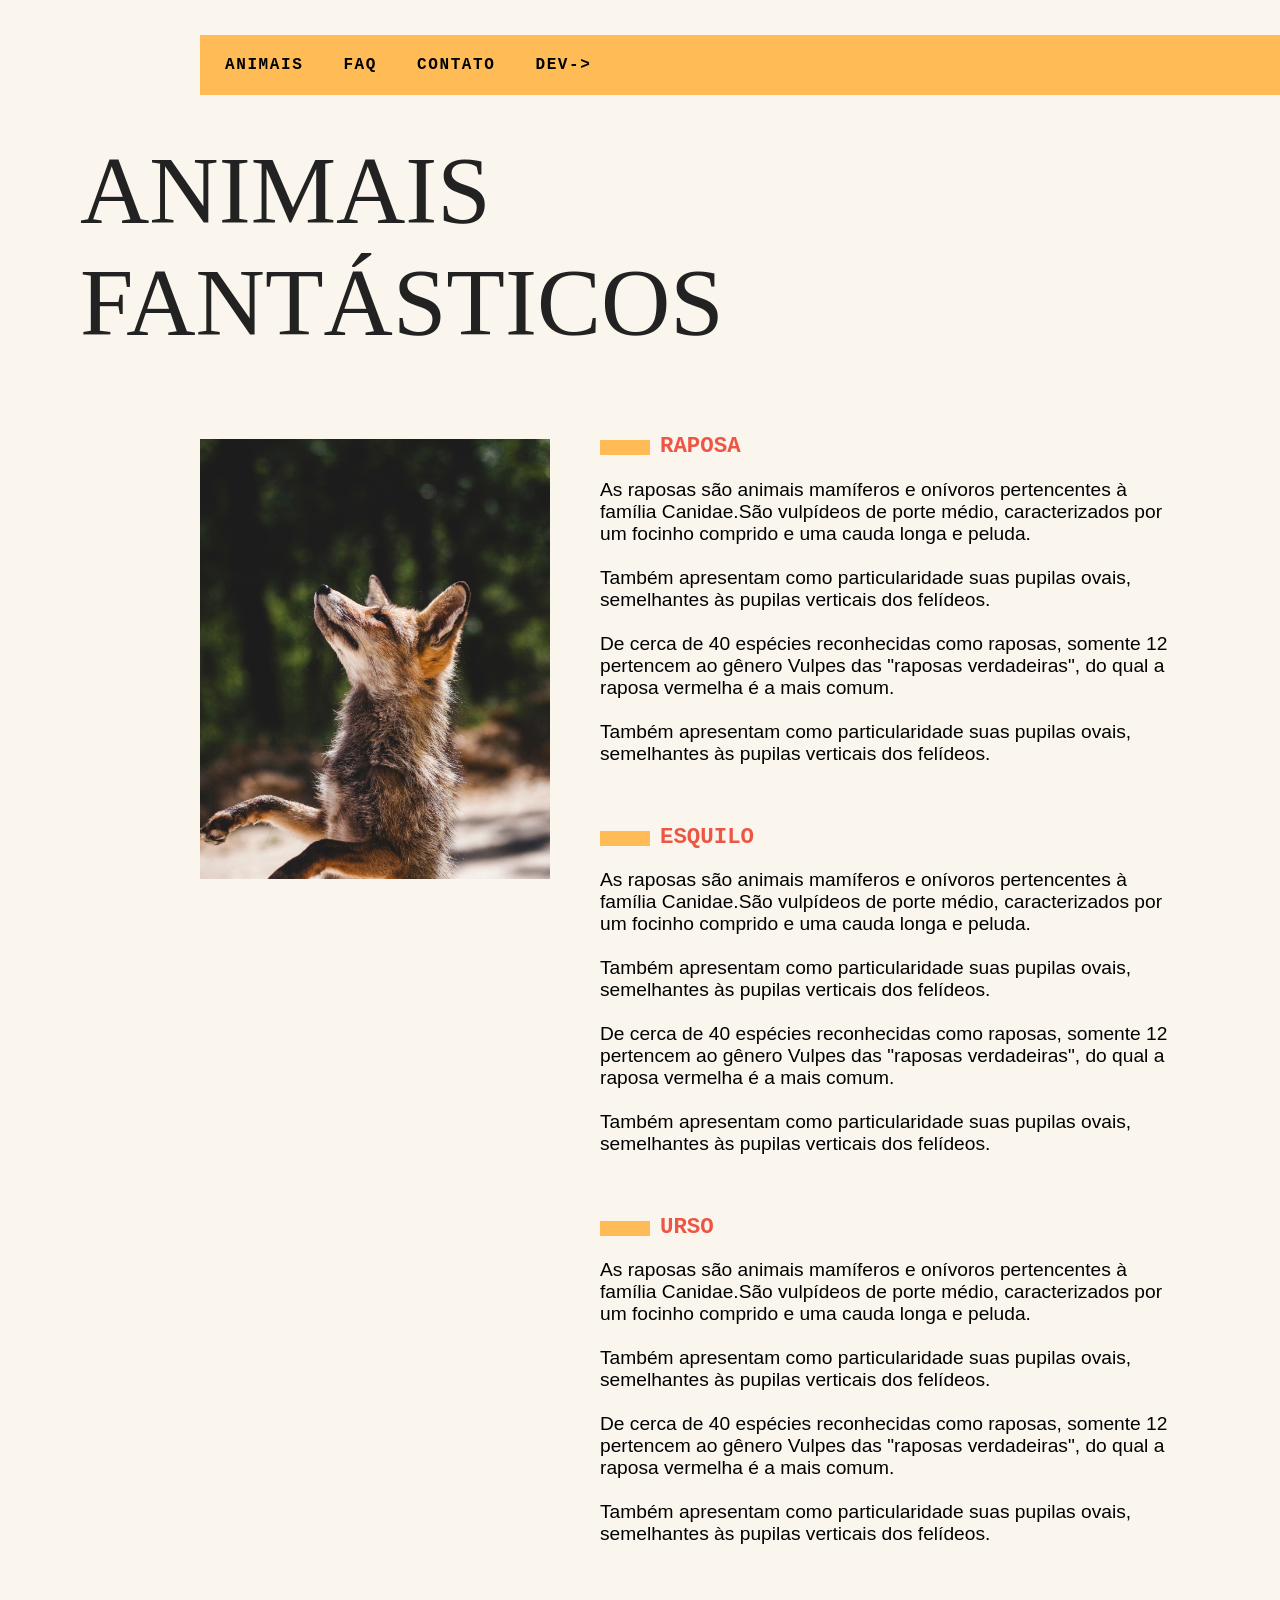
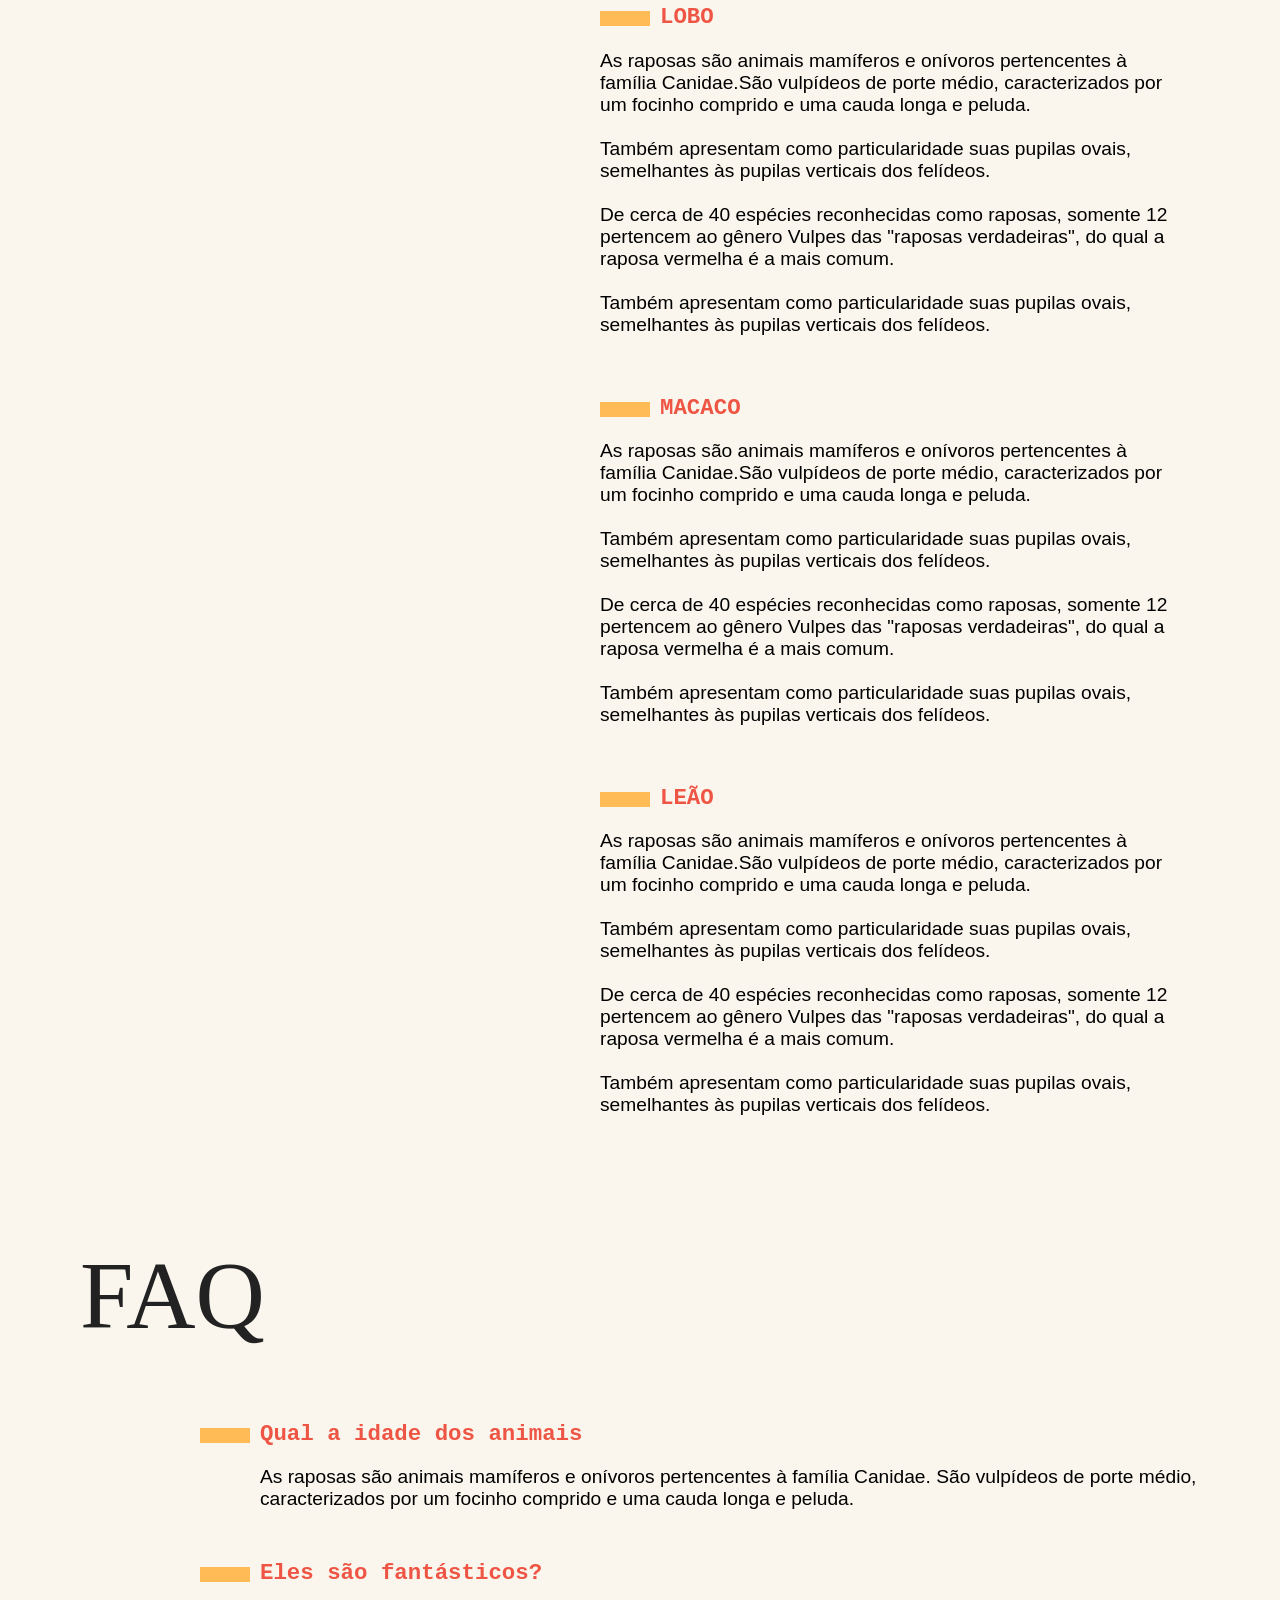
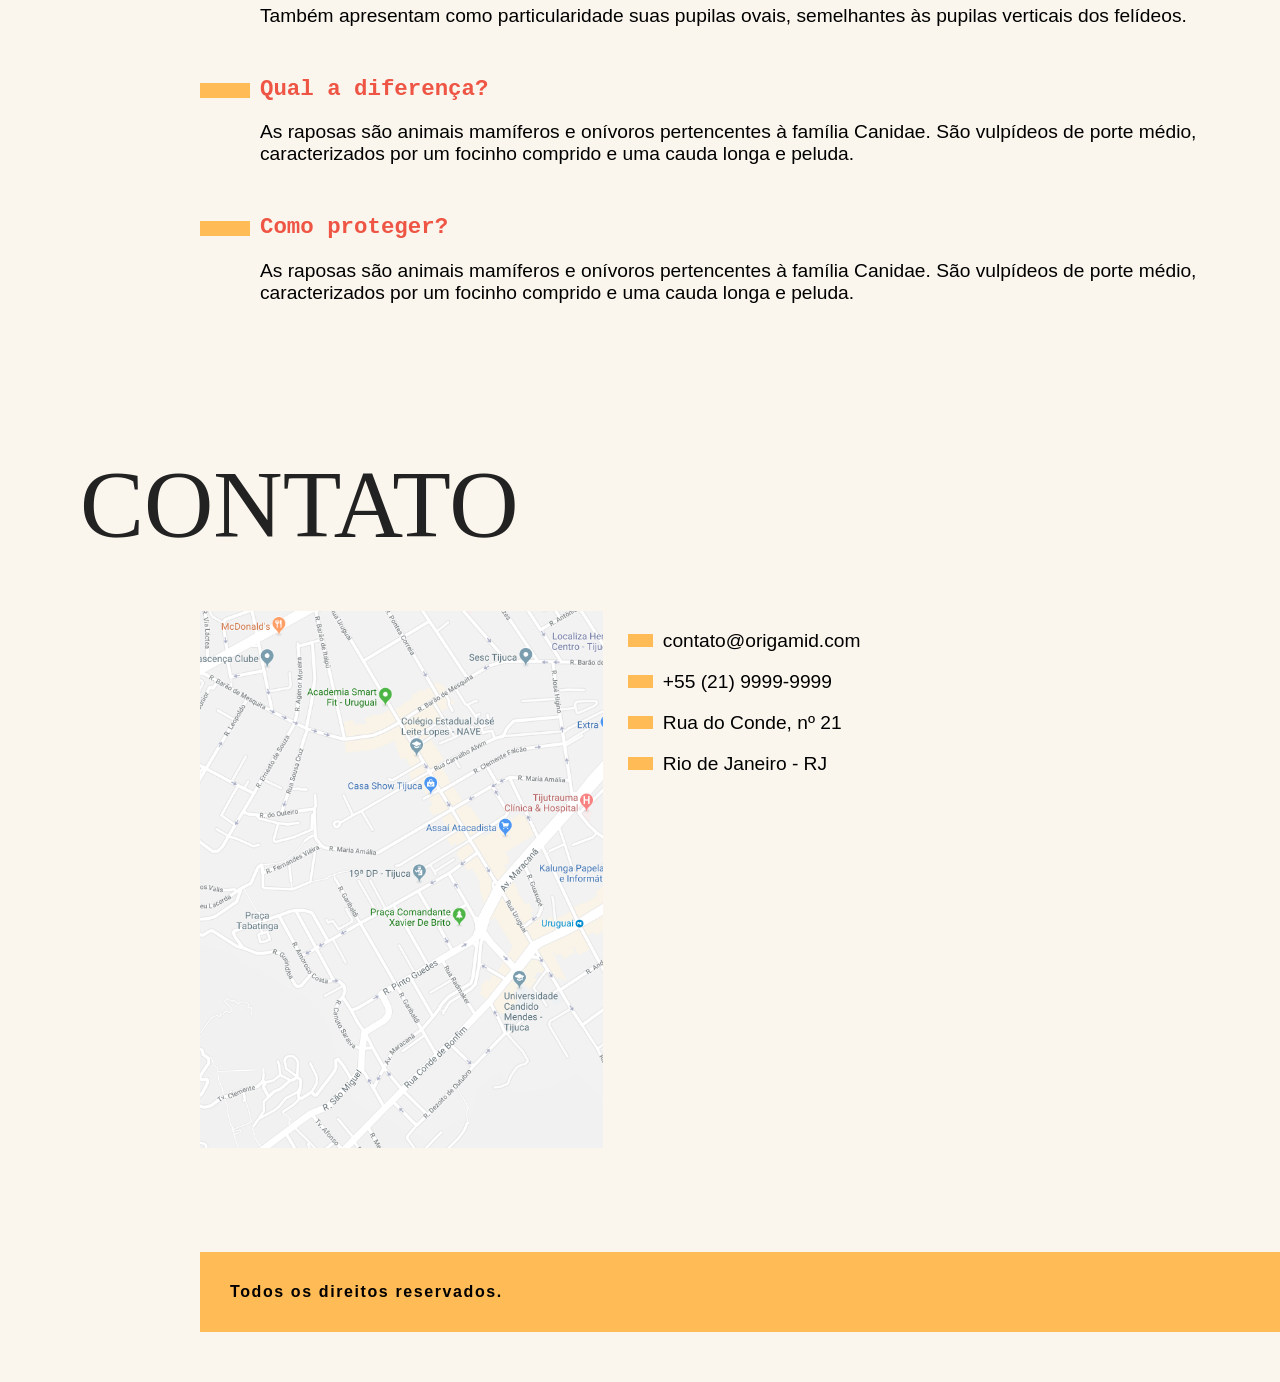
==== index.html @ 75b8d3d9 "first commit" ====
<!DOCTYPE html>
<html lang="en">
<head>
    <meta charset="UTF-8">
    <meta name="viewport" content="width=device-width, initial-scale=1.0">
    <title>Animais Fantasticos</title>
    <link rel="stylesheet" href="style.css">
</head>
<body>
    <div class="c1 bg-amarelo" >
        <div class="c11">
            <a href="#ANIMAIS"">ANIMAIS</a>
            <a href="#FAQ">FAQ</a>
            <a href="#CONTATO">CONTATO</a>
            <a href="">DEV-></a>
        </div>
    </div>
    <div class="c2">
        <h1 class="titulo c2" id="ANIMAIS">
            ANIMAIS FANTÁSTICOS
        </h1>
    </div>
    <div class="c3">
        <div class="c31">
            <ul class="lista">
                <li><img src="img/imagem1.jpg" alt="assa"></li>
                <li><img src="img/imagem2.jpg" alt=""></li>
                <li><img src="img/imagem3.jpg" alt=""></li>
                <li><img src="img/imagem4.jpg" alt=""></li>
                <li><img src="img/imagem5.jpg" alt=""></li>
                <li><img src="img/imagem6.jpg" alt=""></li>
            </ul>
        </div>
        <div class="c32">
            <div><h4 class="laranja raposat" id="teste">RAPOSA</h4><p>As raposas são animais mamíferos e onívoros
                  pertencentes à família Canidae.São vulpídeos de porte médio,
                  caracterizados por um focinho comprido e uma cauda longa e peluda. <br> <br>Também
                  apresentam como particularidade suas pupilas ovais, semelhantes às pupilas 
                  verticais dos felídeos. <br> <br> De cerca de 40 espécies reconhecidas como raposas,   
                  somente 12 pertencem ao gênero Vulpes das "raposas verdadeiras", do qual a raposa vermelha 
                  é a mais comum. <br> <br> Também apresentam como particularidade suas pupilas ovais, 
                  semelhantes às pupilas verticais dos felídeos.</p><a class="remover" onclick="remover()">Aperte para voltar a lista completa</a></div>
            <div><h4 class="laranja raposat" id="teste4">ESQUILO</h4><p>As raposas são animais mamíferos e onívoros
               pertencentes à família Canidae.São vulpídeos de porte médio,
               caracterizados por um focinho comprido e uma cauda longa e peluda. <br> <br>Também
               apresentam como particularidade suas pupilas ovais, semelhantes às pupilas 
               verticais dos felídeos. <br> <br> De cerca de 40 espécies reconhecidas como raposas,   
               somente 12 pertencem ao gênero Vulpes das "raposas verdadeiras", do qual a raposa vermelha 
               é a mais comum. <br> <br> Também apresentam como particularidade suas pupilas ovais, 
               semelhantes às pupilas verticais dos felídeos.</p><a class="remover" onclick="remover()">Aperte para voltar a lista completa</a></div>
            <div><h4 class="laranja raposat">URSO</h4><p>As raposas são animais mamíferos e onívoros
                pertencentes à família Canidae.São vulpídeos de porte médio,
                caracterizados por um focinho comprido e uma cauda longa e peluda. <br> <br>Também
                apresentam como particularidade suas pupilas ovais, semelhantes às pupilas 
                verticais dos felídeos. <br> <br> De cerca de 40 espécies reconhecidas como raposas,   
                somente 12 pertencem ao gênero Vulpes das "raposas verdadeiras", do qual a raposa vermelha 
                é a mais comum. <br> <br> Também apresentam como particularidade suas pupilas ovais, 
                semelhantes às pupilas verticais dos felídeos.</p><a class="remover" onclick="remover()">Aperte para voltar a lista completa</a></div>
            <div><h4 class="laranja raposat">LOBO</h4><p>As raposas são animais mamíferos e onívoros
               pertencentes à família Canidae.São vulpídeos de porte médio,
               caracterizados por um focinho comprido e uma cauda longa e peluda. <br> <br>Também
                apresentam como particularidade suas pupilas ovais, semelhantes às pupilas 
                verticais dos felídeos. <br> <br> De cerca de 40 espécies reconhecidas como raposas,   
                somente 12 pertencem ao gênero Vulpes das "raposas verdadeiras", do qual a raposa vermelha 
                é a mais comum. <br> <br> Também apresentam como particularidade suas pupilas ovais, 
                semelhantes às pupilas verticais dos felídeos.</p><a class="remover" onclick="remover()">Aperte para voltar a lista completa</a></div>
            <div><h4 class="laranja raposat">MACACO</h4><p>As raposas são animais mamíferos e onívoros
               pertencentes à família Canidae.São vulpídeos de porte médio,
               caracterizados por um focinho comprido e uma cauda longa e peluda. <br> <br>Também
                apresentam como particularidade suas pupilas ovais, semelhantes às pupilas 
                verticais dos felídeos. <br> <br> De cerca de 40 espécies reconhecidas como raposas,   
                somente 12 pertencem ao gênero Vulpes das "raposas verdadeiras", do qual a raposa vermelha 
                é a mais comum. <br> <br> Também apresentam como particularidade suas pupilas ovais, 
                semelhantes às pupilas verticais dos felídeos.</p><a class="remover" onclick="remover()">Aperte para voltar a lista completa</a></div>
            <div><h4 class="laranja raposat">LEÃO</h4><p>As raposas são animais mamíferos e onívoros
               pertencentes à família Canidae.São vulpídeos de porte médio,
               caracterizados por um focinho comprido e uma cauda longa e peluda. <br> <br>Também
                apresentam como particularidade suas pupilas ovais, semelhantes às pupilas 
                verticais dos felídeos. <br> <br> De cerca de 40 espécies reconhecidas como raposas,   
                somente 12 pertencem ao gênero Vulpes das "raposas verdadeiras", do qual a raposa vermelha 
                é a mais comum. <br> <br> Também apresentam como particularidade suas pupilas ovais, 
                semelhantes às pupilas verticais dos felídeos.</p><a class="remover" onclick="remover()">Aperte para voltar a lista completa</a></div>
        </div>
    </div>
        <div class="c41"><h1 class="titulo" id="FAQ">FAQ</h1></div>
        <div class="c42">
            <h3 class="laranja ">Qual a idade dos animais</h3>
            <p>As raposas são animais mamíferos e onívoros pertencentes à família Canidae.
               São vulpídeos de porte médio, caracterizados por um focinho comprido e uma cauda longa e peluda.</p>
            <h3 class="laranja ">Eles são fantásticos?</h3>
            <p>Também apresentam como particularidade suas pupilas ovais, semelhantes às pupilas verticais
               dos felídeos.</p>
            <h3 class="laranja ">Qual a diferença?</h3>
            <p>As raposas são animais mamíferos e onívoros pertencentes à família Canidae.
               São vulpídeos de porte médio, caracterizados por um focinho comprido e uma cauda longa e peluda.</p>
               <h3 class="laranja ">Como proteger?</h3>
            <p>As raposas são animais mamíferos e onívoros pertencentes à família Canidae.
               São vulpídeos de porte médio, caracterizados por um focinho comprido e uma cauda longa e peluda.</p>
        </div>
    <div class="c5">
        <h3 class="titulo" id="CONTATO">CONTATO</h3>
    </div>
    <div class="c51">
        <div><img src="img/mapa.png" alt=""></div>
        <div>
            <p>contato@origamid.com</p>
            <p>+55 (21) 9999-9999</p>
            <p>Rua do Conde, nº 21</p>
            <p>Rio de Janeiro - RJ</p>
        </div>
    </div>
    <div class="c6 bg-amarelo">
        <div class="c61">
            <p>Todos os direitos reservados.</p>
        </div>
    </div>
    <script src="script.js"></script>
</body>
</html>
---- style.css ----
p{
    font-family: Arial, Helvetica, sans-serif;
}
.bg-amarelo{
    background-color: #FFBB55;
}
.laranja{
    color: #EE5544;
    font-family: 'IBM Plex Mono', monospace;
    margin-top: 5px;
    margin-bottom: 1rem;
    position: relative;
    margin-left: 60px;
    font-weight: bold;
    font-size: 1.4rem;
    align-items: center;
    &::before{
        content: "";
        width: 50px;
        height: 15px;
        display: block;
        position: absolute;
        background-color: #FFBB55;
        left: -60px;
        top: 7px;
    }
}
.subtitulo{
    font-family: 'IBM Plex Mono', monospace;
    font-weight: bold;
}
.titulo{
    font-family: 'Playfair Display SC', georgia;
    font-size: 6rem;   
    line-height: 1;
    font-weight: 100;
    grid-column: 1/5;
    color: #222222;
    line-height: 7rem;
}
.color{
    color: blue;
    transition: 0.5s;
}
.remover{
    display: none;
    color: black;
    font-size: 1.5rem;
    font-family: Arial, Helvetica, sans-serif;
    font-weight: bolder;
    background-color: #FFBB55;
    padding: 15px;
    border-radius: 5px;
    &:hover{
        cursor:pointer
    }
}
.azul{
    color: #EE5544;
    font-family: 'IBM Plex Mono', monospace;
    margin-top: 5px;
    margin-bottom: 1rem;
    position: relative;
    margin-left: 60px;
    font-weight: bold;
    font-size: 1.4rem;
    align-items: center;
    &::before{
        content: "";
        width: 50px;
        height: 15px;
        display: block;
        position: absolute;
        background-color: #05248b;
        left: -60px;
        top: 7px;
    }
}
body{
    margin: 0px;
    padding: 0px;
    display: grid;
    grid-template-columns: 1fr 120px minmax(auto, 1000px) 1fr;
    background-color: #FAF6ED;
}
a{
    text-decoration: none;
    color: black;
}
.c1{
    grid-row: 1;
    grid-column: 3/5;
    margin-top: 35px;
    height: 60px;
    display: flex;
    justify-items: center;
}
.c11{
    align-items: center;
    padding-left: 15px;
    display: flex;
    gap: 20px;
    font-family: 'IBM Plex Mono', monospace;
    font-weight: bold;
    font-size: 1rem;
    letter-spacing: .1em;
    color: white;
}
.c11 a{
    padding: 10px;
}
.c2{
    grid-row: 2;
    grid-column: 2/3;
    margin-top: 20px;
}
.c3{
    grid-row: 3;
    grid-column: 3/4;
    display: grid;
    grid-template-columns: 350px 2fr;
    
}
.lista{
    padding-left: 0px;
    overflow-y: scroll;
    list-style: none;
    height: 440px;
    &::-webkit-scrollbar{
        width: 20px;
        height: 60px;
    }
    &::-webkit-scrollbar-thumb{
        background-color: #FFBB55;
        border-left: 4px solid white;
        border-right: 4px solid white;
    }
}
.lista li{
    margin: 0px;
    padding: 0px;
    margin-bottom: -4px;
}
.c31 img{
    max-width: 100%;

}
.c32{
    margin-top: 5px;
    margin-left: 50px;
}
.animacao{
    animation: 
    typing2 0.5s steps(140, end),
    blink-caret .5s step-end infinite;;
}
@keyframes typing2 {
    from { margin-left: -40px; opacity: 0%;}
    to { margin-left: 0px; opacity: 100%;}
}
.c32{
    animation: 
        typing 0.5s steps(140, end),
        blink-caret .5s step-end infinite;
}
@keyframes typing {
    from { margin-left: 10px; opacity: 0%;}
    to { margin-left: 50px; opacity: 100%;}
  }
.c32 p{
    padding-right: 20px;
    font-size: 1.2rem;
    padding-bottom: 40px;
}
.c41{
    grid-row: 4;
    grid-column: 2/3;
}
.c42{
    grid-row: 5;
    grid-column: 3/4;

}
.c42 p{
    font-size: 1.2rem;
    font-family: Arial, Helvetica, sans-serif;
    padding-left: 60px;
    padding-bottom: 30px;
}
.c5{
    grid-row: 6;
    grid-column: 2/3;
}
.c5 h3{
    margin-bottom: 50px;
}
.c51{
    grid-row: 7;
    grid-column: 3/4;
    display: grid;
    grid-template-columns: 1.5fr 2fr;
    gap: 60px;
}
img{
    max-width: 100%;
}
.c51 p{
    font-family: Arial, Helvetica, sans-serif;
    font-size: 1.2rem;
    position: relative;
    &::before{
        content: "";
        background-color: #FFBB55;
        width: 25px;
        height: 13px;
        display: inline-block;
        position: absolute;
        left: -35px;
        top: 4px;
    }
}
.c6{
    grid-row: 8;
    grid-column: 3/5;
    margin-top: 35px;
    height: 80px;
    display: flex;
    justify-items: center;
    margin-bottom: 50px;
    margin-top: 100px;
}

.c61{
    align-items: center;

    padding-left: 30px;
    display: flex;
    gap: 20px;
    font-family: 'IBM Plex Mono', monospace;
    font-weight: bolder;
    font-size: 1rem;
    letter-spacing: .1em;
    color: black;
}
@media (max-width: 900px){
    p{
        font-family: Arial, Helvetica, sans-serif;
    }
    .bg-amarelo{
        background-color: #FFBB55;
    }
    .laranja{
        color: #EE5544;
        font-family: 'IBM Plex Mono', monospace;
        margin-top: 5px;
        margin-bottom: 1rem;
        position: relative;
        margin-left: 60px;
        font-weight: bold;
        font-size: 1.4rem;
        align-items: center;
        &::before{
            content: "";
            width: 50px;
            height: 15px;
            display: block;
            position: absolute;
            background-color: #FFBB55;
            left: -60px;
            top: 7px;
        }
    }
    .subtitulo{
        font-family: 'IBM Plex Mono', monospace;
        font-weight: bold;
    }
    .titulo{
        font-family: 'Playfair Display SC', georgia;
        font-size: 3.5rem;   
        font-weight: 100;
        grid-column: 1;
        color: #222222;
        line-height: 4rem;
        margin-bottom: 0px;
    }
    body{
        margin: 0px;
        margin-left: 20px;
        padding: 0px;
        display: grid;
        grid-template-columns: 1fr;
        background-color: #FAF6ED;
    }
    a{
        text-decoration: none;
        color: black;
    }
    .c1{
        grid-row: 1;
        grid-column: 1;
        margin-top: 0px;
        height: 70px;
        display: flex;
        margin-left: -20px;
        justify-items: center;
    }
    .c11{
        align-items: center;
        padding-left: 15px;
        display: flex;
        
        gap: 20px;
        font-family: 'IBM Plex Mono', monospace;
        font-weight: bold;
        font-size: 1.2rem;
        letter-spacing: .1em;
        color: white;
    }
    .c11 a{
        padding: 10px;
    }
    .c2{
        grid-row: 2;
        grid-column: 1;
        margin-top: 20px;
    }
    .c3{
        grid-row: 3;
        grid-column: 1;
        display: grid;
        grid-template-columns: 120px 2fr;
        gap: 50px;
        
        
    }
    .lista{
        padding-left: 0px;
        overflow-y: scroll;
        list-style: none;
        height: 440px;
        &::-webkit-scrollbar{
            width: 20px;
            height: 60px;
        }
        &::-webkit-scrollbar-thumb{
            background-color: #FFBB55;
            border-left: 4px solid white;
            border-right: 4px solid white;
        }
    }
    .lista li{
        margin: 0px;
        padding: 0px;
        margin-bottom: -4px;
    }
    .c31 img{
        max-width: 100%;
    
    }
    .c32 p{
        padding-right: 20px;
        font-size: 1.2rem;
        padding-bottom: 40px;
    }
    .c41{
        grid-row: 4;
        grid-column: 1;
        padding-bottom: 40px;
    }
    .c42{
        grid-row: 5;
        grid-column: 1;
    
    }
    .c42 p{
        font-size: 1.2rem;
        font-family: Arial, Helvetica, sans-serif;
        padding-left: 60px;
        padding-bottom: 30px;
    }
    .c5{
        grid-row: 6;
        grid-column: 1;
    }
    .c5 h3{
        margin-bottom: 0px;
    }
    .c51{
        grid-row: 7;
        grid-column: 1;
        display: grid;
        grid-template-columns: 1fr;
        margin-right: 20px;
        gap: 0px;
    }
    img{
        max-width: 100%;
    }
    .c51 p{
        font-family: Arial, Helvetica, sans-serif;
        font-size: 1.2rem;
        position: relative;
        margin-left: 35px;
        &::before{
            content: "";
            background-color: #FFBB55;
            width: 25px;
            height: 13px;
            display: inline-block;
            position: absolute;
            left: -35px;
            top: 4px;
        }
    }
    .c6{
        grid-row: 8;
        grid-column: 1;
        margin-top: 35px;
        height: 80px;
        margin-left: -20px;
        display: flex;
        justify-items: center;
        margin-bottom: 50px;
        margin-top: 100px;
    }
    
    .c61{
        align-items: center;
    
        padding-left: 30px;
        display: flex;
        gap: 20px;
        font-family: 'IBM Plex Mono', monospace;
        font-weight: bolder;
        font-size: 1rem;
        letter-spacing: .1em;
        color: black;
    }
}
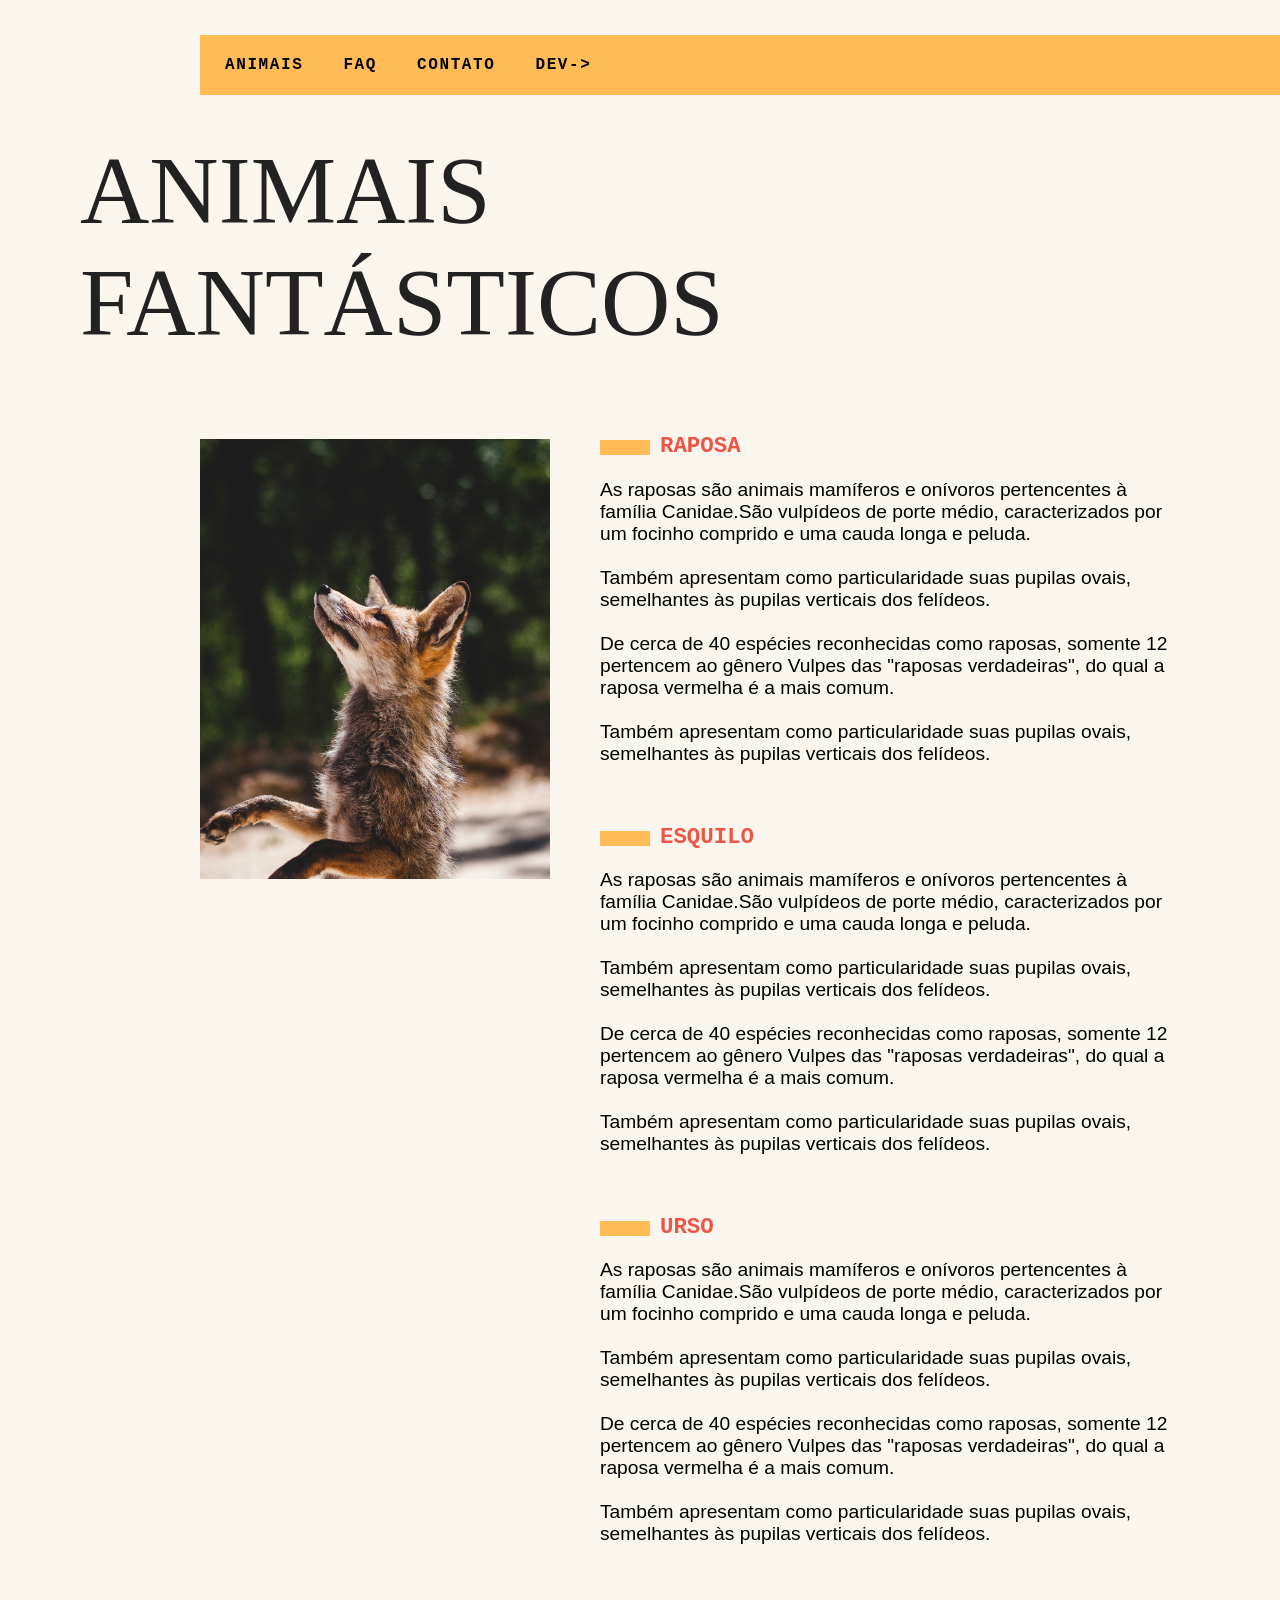
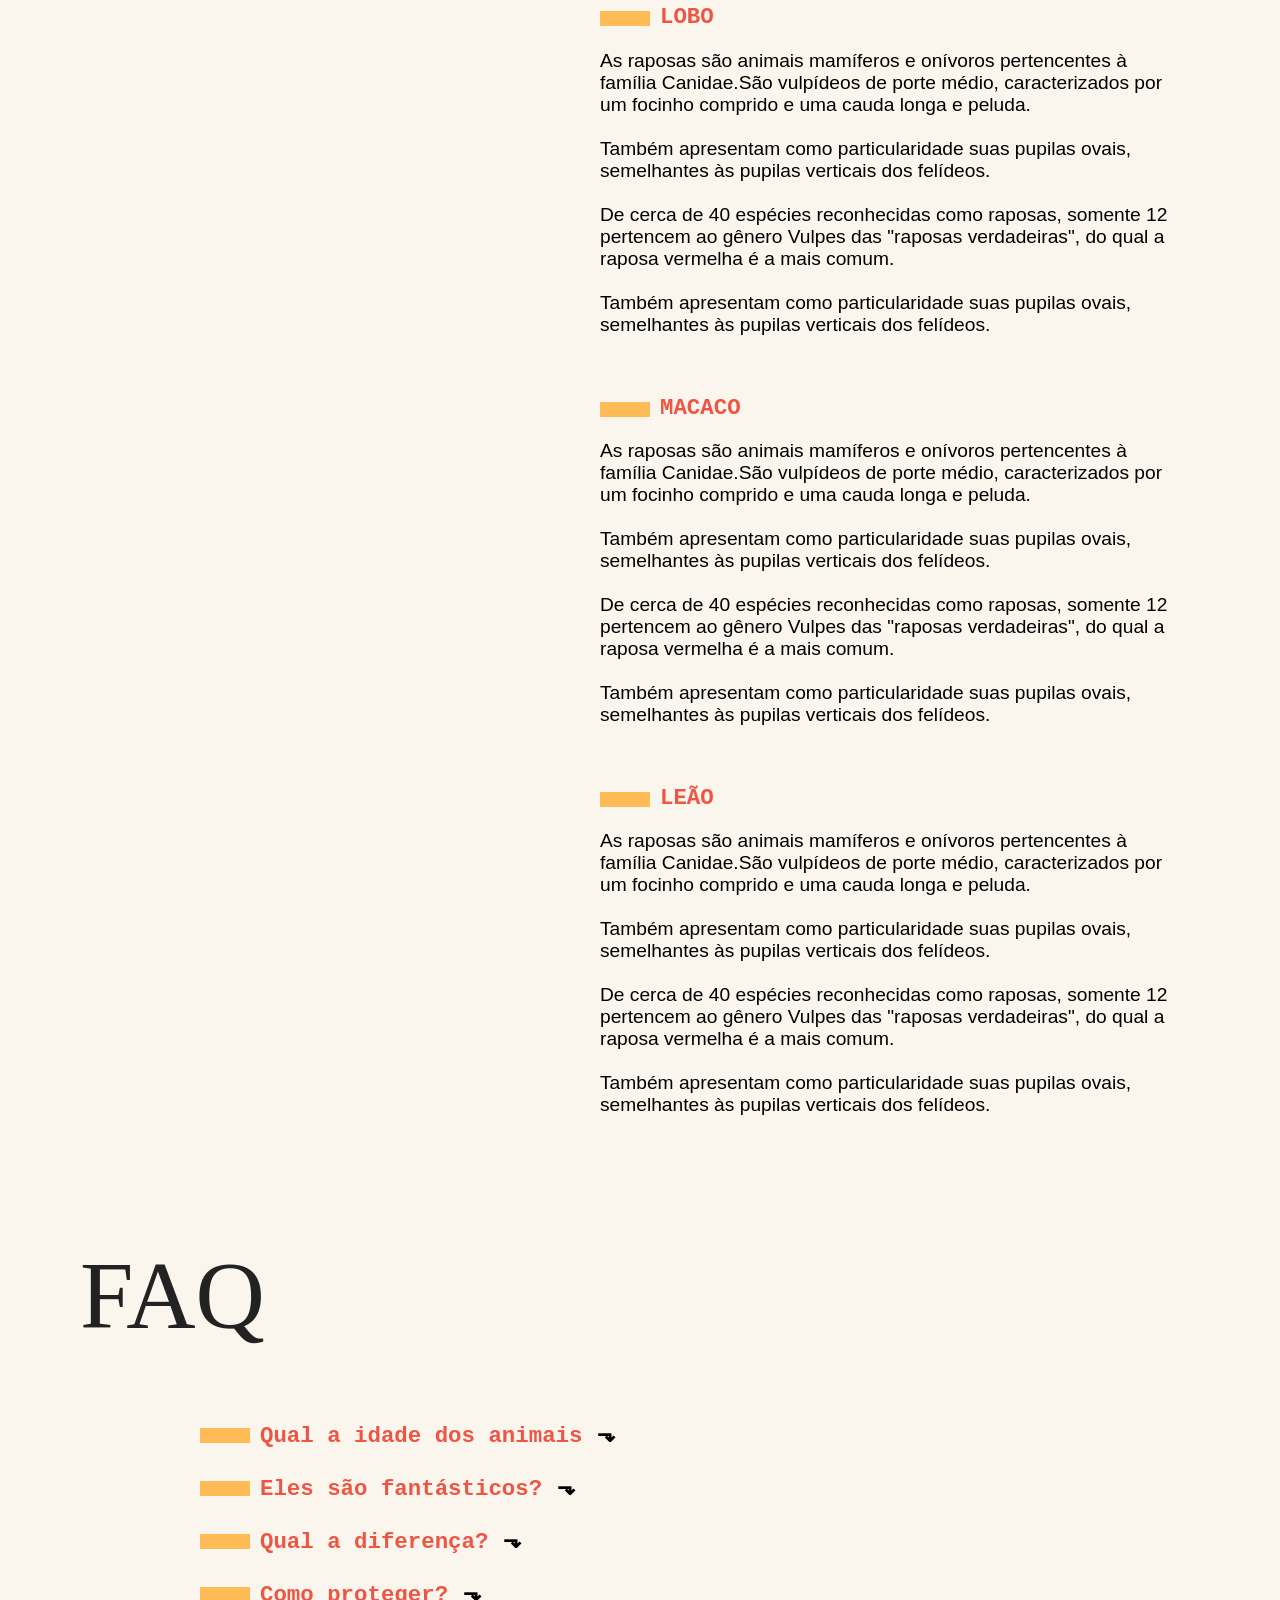
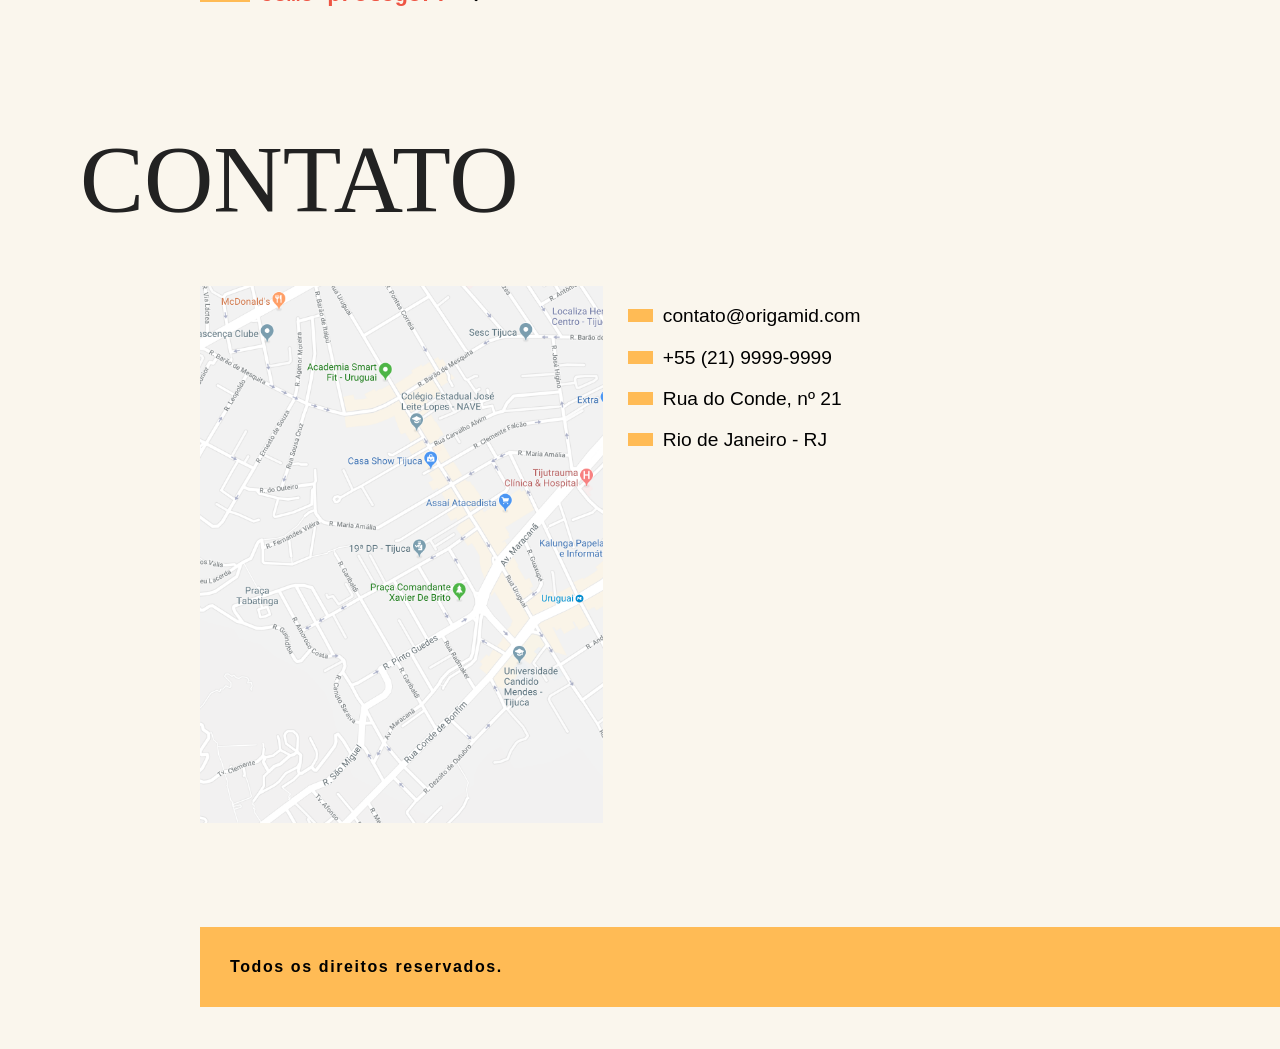
==== commit 45458d4c: "teste" ====
--- a/index.html
+++ b/index.html
@@ -15,12 +15,12 @@
             <a href="">DEV-></a>
         </div>
     </div>
-    <div class="c2">
+    <div class="c2 scroll">
         <h1 class="titulo c2" id="ANIMAIS">
             ANIMAIS FANTÁSTICOS
         </h1>
     </div>
-    <div class="c3">
+    <div class="c3 scroll">
         <div class="c31">
             <ul class="lista">
                 <li><img src="img/imagem1.jpg" alt="assa"></li>
@@ -82,25 +82,25 @@
                 semelhantes às pupilas verticais dos felídeos.</p><a class="remover" onclick="remover()">Aperte para voltar a lista completa</a></div>
         </div>
     </div>
-        <div class="c41"><h1 class="titulo" id="FAQ">FAQ</h1></div>
-        <div class="c42">
-            <h3 class="laranja ">Qual a idade dos animais</h3>
-            <p>As raposas são animais mamíferos e onívoros pertencentes à família Canidae.
+        <div class="c41 scroll"><h1 class="titulo" id="FAQ">FAQ</h1></div>
+        <div class="c42 scroll">
+            <h3 class="laranja">Qual a idade dos animais</h3>
+                <p >As raposas são animais mamíferos e onívoros pertencentes à família Canidae.
                São vulpídeos de porte médio, caracterizados por um focinho comprido e uma cauda longa e peluda.</p>
-            <h3 class="laranja ">Eles são fantásticos?</h3>
-            <p>Também apresentam como particularidade suas pupilas ovais, semelhantes às pupilas verticais
+            <h3 class="laranja">Eles são fantásticos?</h3>
+                <p>Também apresentam como particularidade suas pupilas ovais, semelhantes às pupilas verticais
                dos felídeos.</p>
-            <h3 class="laranja ">Qual a diferença?</h3>
-            <p>As raposas são animais mamíferos e onívoros pertencentes à família Canidae.
+            <h3 class="laranja">Qual a diferença?</h3>
+                <p >As raposas são animais mamíferos e onívoros pertencentes à família Canidae.
                São vulpídeos de porte médio, caracterizados por um focinho comprido e uma cauda longa e peluda.</p>
-               <h3 class="laranja ">Como proteger?</h3>
-            <p>As raposas são animais mamíferos e onívoros pertencentes à família Canidae.
+            <h3 class="laranja">Como proteger?</h3>
+                <p >As raposas são animais mamíferos e onívoros pertencentes à família Canidae.
                São vulpídeos de porte médio, caracterizados por um focinho comprido e uma cauda longa e peluda.</p>
         </div>
-    <div class="c5">
+    <div class="c5 scroll">
         <h3 class="titulo" id="CONTATO">CONTATO</h3>
     </div>
-    <div class="c51">
+    <div class="c51 scroll">
         <div><img src="img/mapa.png" alt=""></div>
         <div>
             <p>contato@origamid.com</p>
--- a/style.css
+++ b/style.css
@@ -50,11 +50,13 @@
     font-weight: bolder;
     background-color: #FFBB55;
     padding: 15px;
+    margin-right: 30px;
     border-radius: 5px;
     &:hover{
         cursor:pointer
     }
 }
+
 .azul{
     color: #EE5544;
     font-family: 'IBM Plex Mono', monospace;
@@ -87,6 +89,42 @@
     text-decoration: none;
     color: black;
 }
+.scroll{
+    opacity: 0;
+    transform: translate3d(-30px, 0, 0);
+}
+.scrollativo{
+    opacity: 1 !important;
+    transform: translate3d(0, 0, 0);
+    transition: 1s;
+}
+.sumir{
+    height: 20px;
+    margin: 0px;
+    padding-bottom: 0px;
+    opacity: 0;
+    transform: translate3d(0,-20px,0);  
+    transition: 0.7s;
+}
+.aparecer{
+    height: 50px;
+    opacity: 1;
+    transform: translate3d(0,0,0);
+    padding-bottom: 15px !important;
+    transition: 0.7s;
+}
+.c42 h3.virar{
+    cursor: pointer;
+    margin-bottom: 0px;
+    z-index: 1;
+    &::after{
+        content: '⬎';
+        color: black;
+        margin-left: 15px;
+        transform: rotate(180deg) !important;
+    }
+}
+
 .c1{
     grid-row: 1;
     grid-column: 3/5;
@@ -181,11 +219,25 @@
     grid-column: 3/4;
 
 }
-.c42 p{
+.c42 span.ativo{
+    transform: rotate(45deg);
+    color: black;
+}
+.c42 p{ 
     font-size: 1.2rem;
     font-family: Arial, Helvetica, sans-serif;
     padding-left: 60px;
-    padding-bottom: 30px;
+    cursor: default;
+}
+.c42 h3{
+    cursor: pointer;
+    margin-bottom: 0px;
+    z-index: 1;
+    &::after{
+        content: '⬎';
+        color: black;
+        margin-left: 15px;
+    }
 }
 .c5{
     grid-row: 6;
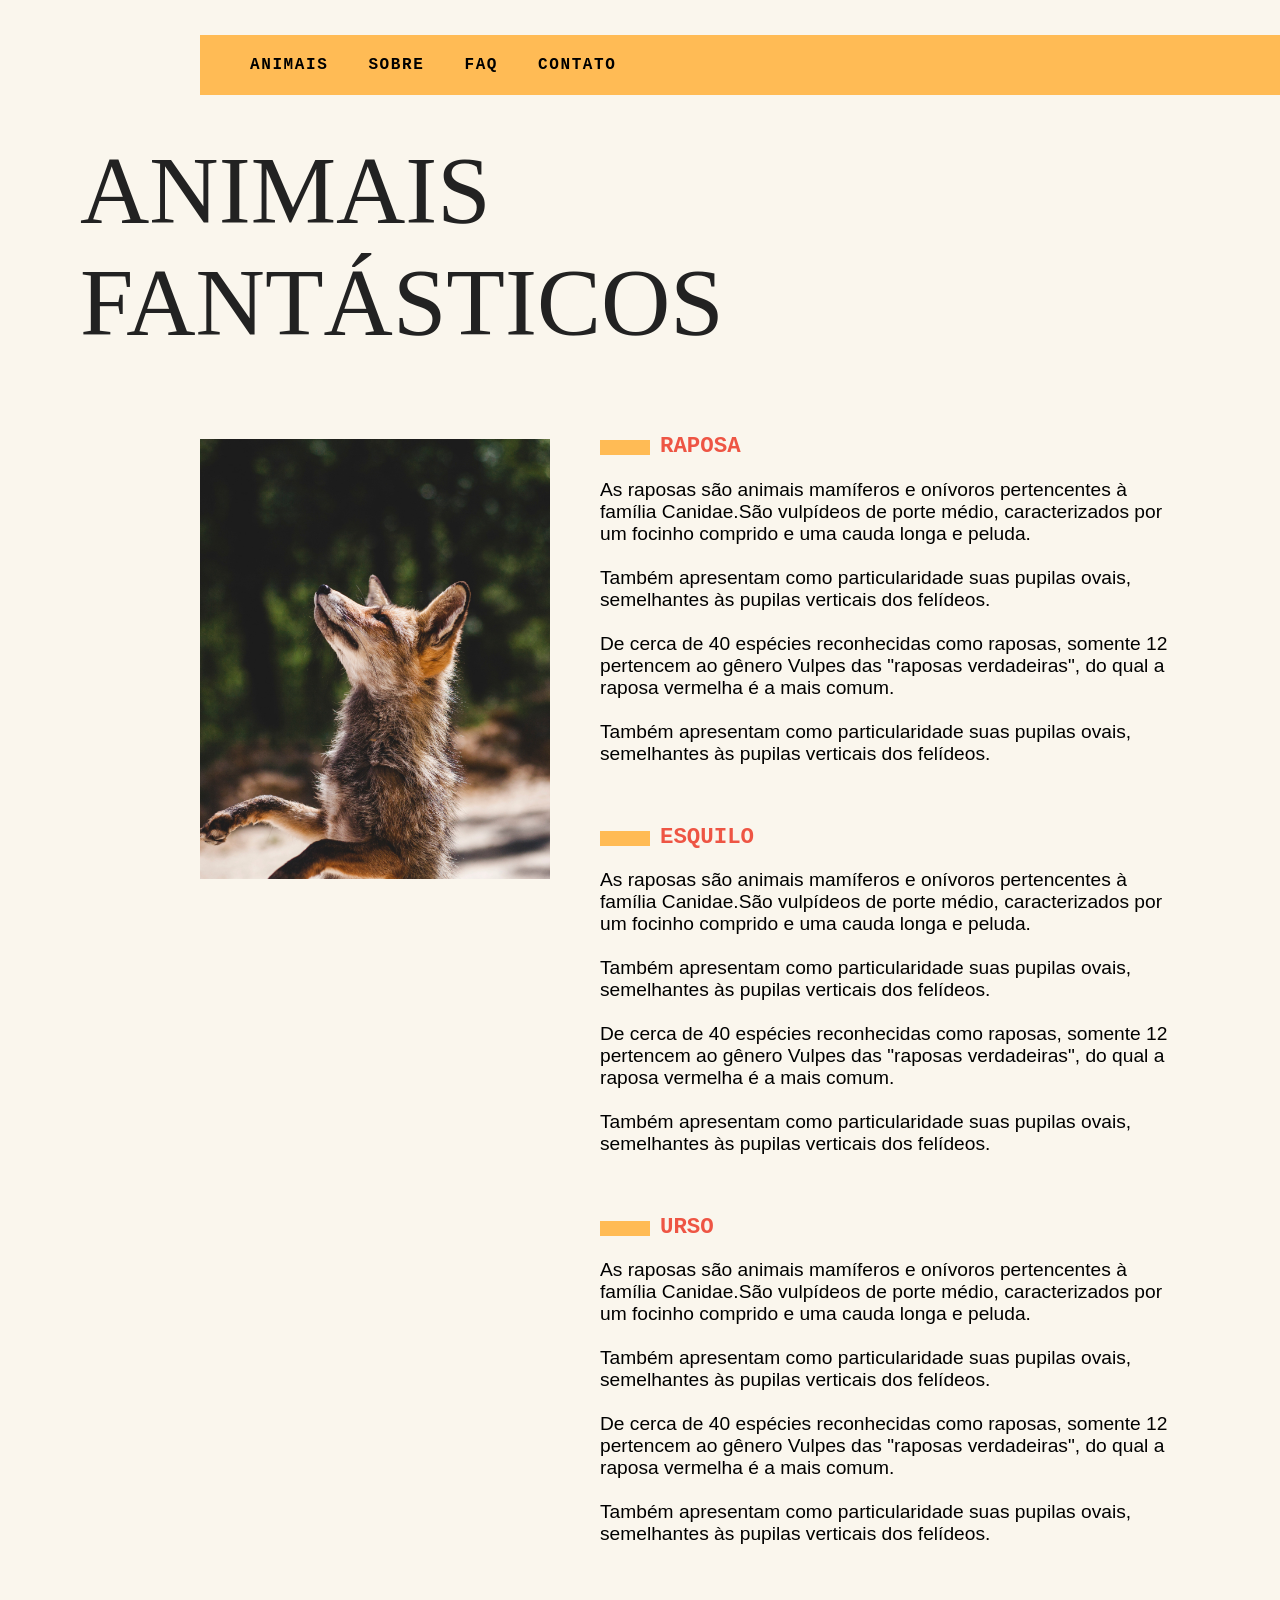
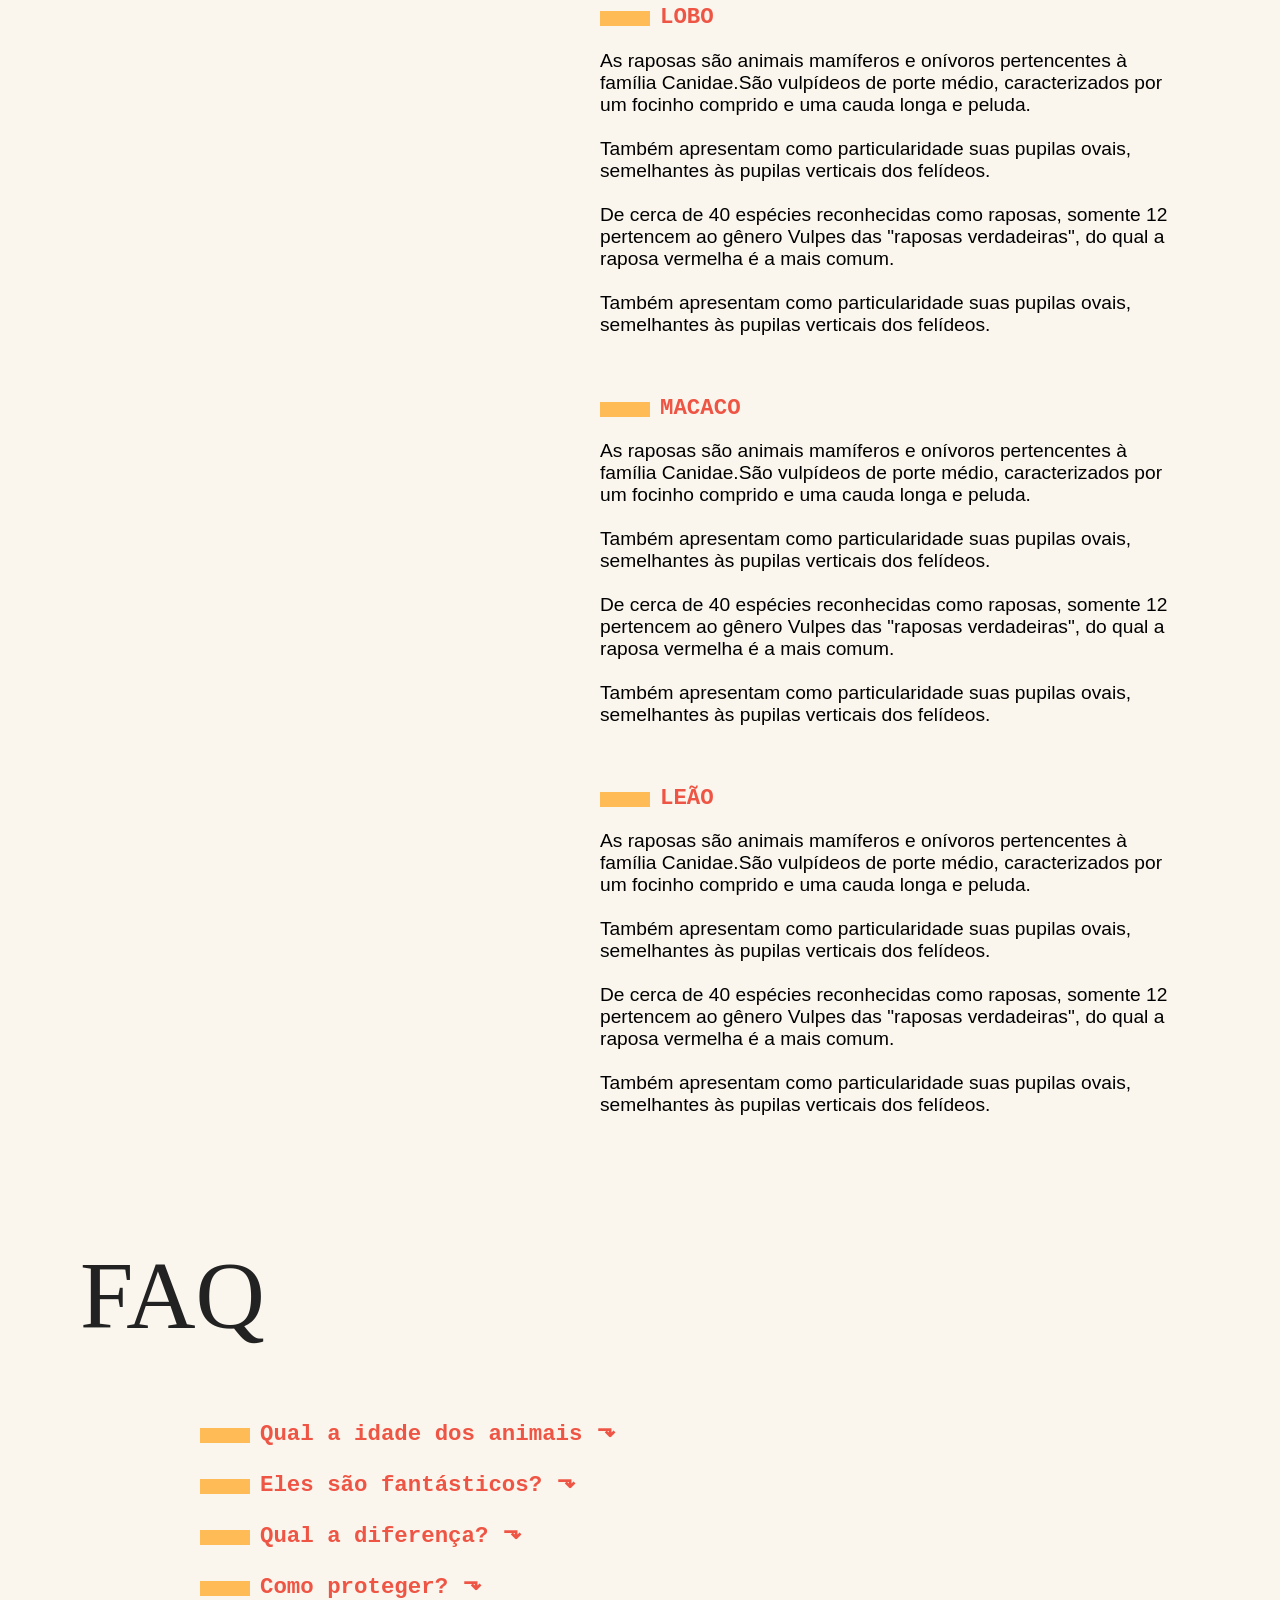
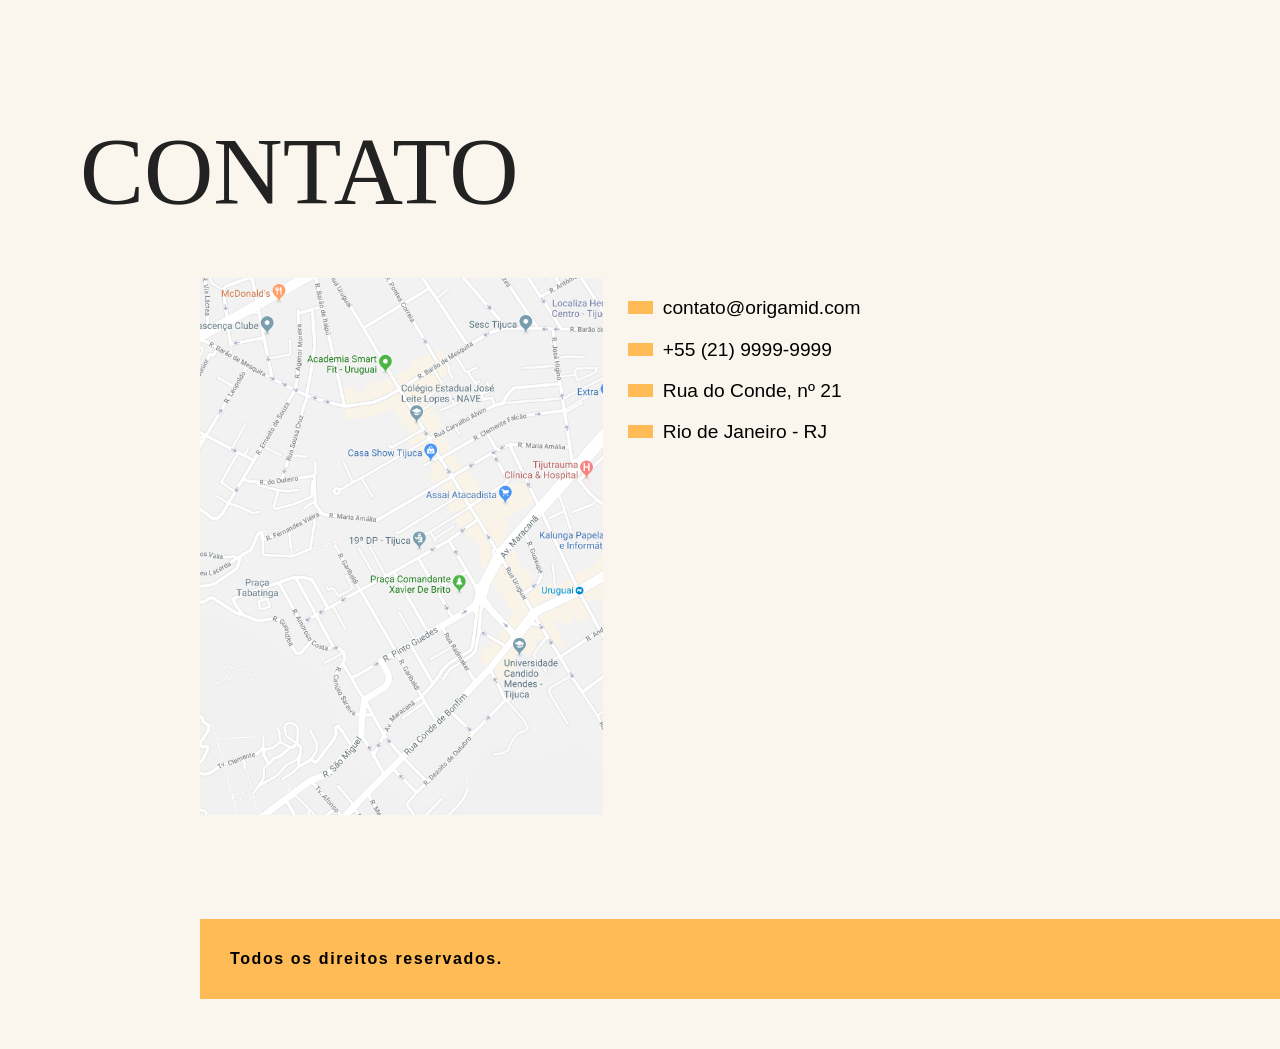
==== commit e17b6b49: "dropwdown menu" ====
--- a/index.html
+++ b/index.html
@@ -1,18 +1,64 @@
 <!DOCTYPE html>
 <html lang="en">
+
 <head>
     <meta charset="UTF-8">
     <meta name="viewport" content="width=device-width, initial-scale=1.0">
     <title>Animais Fantasticos</title>
-    <link rel="stylesheet" href="style.css">
+    <link rel="stylesheet" href="style2.css">
 </head>
+
 <body>
-    <div class="c1 bg-amarelo" >
+    <div class="c1 bg-amarelo">
+        <button class="menu">
+            ☰ MENU
+            <ul class="menu2">
+                <li>a</li>
+                <li>b</li>
+                <li>c</li>
+                <li>d</li>
+            </ul>
+        </button>
         <div class="c11">
-            <a href="#ANIMAIS"">ANIMAIS</a>
-            <a href="#FAQ">FAQ</a>
-            <a href="#CONTATO">CONTATO</a>
-            <a href="">DEV-></a>
+            <ul class="flex">
+                <li class="sobre">
+                    <a href="#ANIMAIS">ANIMAIS</a>
+                    <ul class="dropdown">
+                        <li><a href="empresa.html">A empresa</a></li>
+                        <li><a href="#">Investimentos</a></li>
+                        <li><a href="#">Sobre</a></li>
+                        <li><a href="#">Investimentos</a></li>
+                    </ul>
+                </li>
+                <li class="sobre">
+                    <a href="#">SOBRE</a>
+                    <ul class="dropdown">
+                        <li><a href="empresa.html">A empresa</a></li>
+                        <li><a href="#">Investimentos</a></li>
+                        <li><a href="#">Sobre</a></li>
+                        <li><a href="#">Investimentos</a></li>
+                    </ul>
+                </li>
+                <li class="sobre">
+                    <a href="#FAQ">FAQ</a>
+                    <ul class="dropdown">
+                        <li><a href="empresa.html">A empresa</a></li>
+                        <li><a href="#">Investimentos</a></li>
+                        <li><a href="#">Sobre</a></li>
+                        <li><a href="#">Investimentos</a></li>
+                    </ul>
+                </li>
+                <li class="sobre">
+                    <a href="#CONTATO">CONTATO</a>
+                    <ul class="dropdown">
+                        <li><a href="empresa.html">A empresa</a></li>
+                        <li><a href="#">Investimentos</a></li>
+                        <li><a href="#">Sobre</a></li>
+                        <li><a href="#">Investimentos</a></li>
+                    </ul>
+                </li>
+            </ul>
+
         </div>
     </div>
     <div class="c2 scroll">
@@ -32,71 +78,91 @@
             </ul>
         </div>
         <div class="c32">
-            <div><h4 class="laranja raposat" id="teste">RAPOSA</h4><p>As raposas são animais mamíferos e onívoros
-                  pertencentes à família Canidae.São vulpídeos de porte médio,
-                  caracterizados por um focinho comprido e uma cauda longa e peluda. <br> <br>Também
-                  apresentam como particularidade suas pupilas ovais, semelhantes às pupilas 
-                  verticais dos felídeos. <br> <br> De cerca de 40 espécies reconhecidas como raposas,   
-                  somente 12 pertencem ao gênero Vulpes das "raposas verdadeiras", do qual a raposa vermelha 
-                  é a mais comum. <br> <br> Também apresentam como particularidade suas pupilas ovais, 
-                  semelhantes às pupilas verticais dos felídeos.</p><a class="remover" onclick="remover()">Aperte para voltar a lista completa</a></div>
-            <div><h4 class="laranja raposat" id="teste4">ESQUILO</h4><p>As raposas são animais mamíferos e onívoros
-               pertencentes à família Canidae.São vulpídeos de porte médio,
-               caracterizados por um focinho comprido e uma cauda longa e peluda. <br> <br>Também
-               apresentam como particularidade suas pupilas ovais, semelhantes às pupilas 
-               verticais dos felídeos. <br> <br> De cerca de 40 espécies reconhecidas como raposas,   
-               somente 12 pertencem ao gênero Vulpes das "raposas verdadeiras", do qual a raposa vermelha 
-               é a mais comum. <br> <br> Também apresentam como particularidade suas pupilas ovais, 
-               semelhantes às pupilas verticais dos felídeos.</p><a class="remover" onclick="remover()">Aperte para voltar a lista completa</a></div>
-            <div><h4 class="laranja raposat">URSO</h4><p>As raposas são animais mamíferos e onívoros
-                pertencentes à família Canidae.São vulpídeos de porte médio,
-                caracterizados por um focinho comprido e uma cauda longa e peluda. <br> <br>Também
-                apresentam como particularidade suas pupilas ovais, semelhantes às pupilas 
-                verticais dos felídeos. <br> <br> De cerca de 40 espécies reconhecidas como raposas,   
-                somente 12 pertencem ao gênero Vulpes das "raposas verdadeiras", do qual a raposa vermelha 
-                é a mais comum. <br> <br> Também apresentam como particularidade suas pupilas ovais, 
-                semelhantes às pupilas verticais dos felídeos.</p><a class="remover" onclick="remover()">Aperte para voltar a lista completa</a></div>
-            <div><h4 class="laranja raposat">LOBO</h4><p>As raposas são animais mamíferos e onívoros
-               pertencentes à família Canidae.São vulpídeos de porte médio,
-               caracterizados por um focinho comprido e uma cauda longa e peluda. <br> <br>Também
-                apresentam como particularidade suas pupilas ovais, semelhantes às pupilas 
-                verticais dos felídeos. <br> <br> De cerca de 40 espécies reconhecidas como raposas,   
-                somente 12 pertencem ao gênero Vulpes das "raposas verdadeiras", do qual a raposa vermelha 
-                é a mais comum. <br> <br> Também apresentam como particularidade suas pupilas ovais, 
-                semelhantes às pupilas verticais dos felídeos.</p><a class="remover" onclick="remover()">Aperte para voltar a lista completa</a></div>
-            <div><h4 class="laranja raposat">MACACO</h4><p>As raposas são animais mamíferos e onívoros
-               pertencentes à família Canidae.São vulpídeos de porte médio,
-               caracterizados por um focinho comprido e uma cauda longa e peluda. <br> <br>Também
-                apresentam como particularidade suas pupilas ovais, semelhantes às pupilas 
-                verticais dos felídeos. <br> <br> De cerca de 40 espécies reconhecidas como raposas,   
-                somente 12 pertencem ao gênero Vulpes das "raposas verdadeiras", do qual a raposa vermelha 
-                é a mais comum. <br> <br> Também apresentam como particularidade suas pupilas ovais, 
-                semelhantes às pupilas verticais dos felídeos.</p><a class="remover" onclick="remover()">Aperte para voltar a lista completa</a></div>
-            <div><h4 class="laranja raposat">LEÃO</h4><p>As raposas são animais mamíferos e onívoros
-               pertencentes à família Canidae.São vulpídeos de porte médio,
-               caracterizados por um focinho comprido e uma cauda longa e peluda. <br> <br>Também
-                apresentam como particularidade suas pupilas ovais, semelhantes às pupilas 
-                verticais dos felídeos. <br> <br> De cerca de 40 espécies reconhecidas como raposas,   
-                somente 12 pertencem ao gênero Vulpes das "raposas verdadeiras", do qual a raposa vermelha 
-                é a mais comum. <br> <br> Também apresentam como particularidade suas pupilas ovais, 
-                semelhantes às pupilas verticais dos felídeos.</p><a class="remover" onclick="remover()">Aperte para voltar a lista completa</a></div>
+            <div>
+                <h4 class="laranja raposat" id="teste">RAPOSA</h4>
+                <p>As raposas são animais mamíferos e onívoros
+                    pertencentes à família Canidae.São vulpídeos de porte médio,
+                    caracterizados por um focinho comprido e uma cauda longa e peluda. <br> <br>Também
+                    apresentam como particularidade suas pupilas ovais, semelhantes às pupilas
+                    verticais dos felídeos. <br> <br> De cerca de 40 espécies reconhecidas como raposas,
+                    somente 12 pertencem ao gênero Vulpes das "raposas verdadeiras", do qual a raposa vermelha
+                    é a mais comum. <br> <br> Também apresentam como particularidade suas pupilas ovais,
+                    semelhantes às pupilas verticais dos felídeos.</p><a class="remover" onclick="remover()">Aperte para voltar a lista completa</a>
+            </div>
+            <div>
+                <h4 class="laranja raposat" id="teste4">ESQUILO</h4>
+                <p>As raposas são animais mamíferos e onívoros
+                    pertencentes à família Canidae.São vulpídeos de porte médio,
+                    caracterizados por um focinho comprido e uma cauda longa e peluda. <br> <br>Também
+                    apresentam como particularidade suas pupilas ovais, semelhantes às pupilas
+                    verticais dos felídeos. <br> <br> De cerca de 40 espécies reconhecidas como raposas,
+                    somente 12 pertencem ao gênero Vulpes das "raposas verdadeiras", do qual a raposa vermelha
+                    é a mais comum. <br> <br> Também apresentam como particularidade suas pupilas ovais,
+                    semelhantes às pupilas verticais dos felídeos.</p><a class="remover" onclick="remover()">Aperte para voltar a lista completa</a>
+            </div>
+            <div>
+                <h4 class="laranja raposat">URSO</h4>
+                <p>As raposas são animais mamíferos e onívoros
+                    pertencentes à família Canidae.São vulpídeos de porte médio,
+                    caracterizados por um focinho comprido e uma cauda longa e peluda. <br> <br>Também
+                    apresentam como particularidade suas pupilas ovais, semelhantes às pupilas
+                    verticais dos felídeos. <br> <br> De cerca de 40 espécies reconhecidas como raposas,
+                    somente 12 pertencem ao gênero Vulpes das "raposas verdadeiras", do qual a raposa vermelha
+                    é a mais comum. <br> <br> Também apresentam como particularidade suas pupilas ovais,
+                    semelhantes às pupilas verticais dos felídeos.</p><a class="remover" onclick="remover()">Aperte para voltar a lista completa</a>
+            </div>
+            <div>
+                <h4 class="laranja raposat">LOBO</h4>
+                <p>As raposas são animais mamíferos e onívoros
+                    pertencentes à família Canidae.São vulpídeos de porte médio,
+                    caracterizados por um focinho comprido e uma cauda longa e peluda. <br> <br>Também
+                    apresentam como particularidade suas pupilas ovais, semelhantes às pupilas
+                    verticais dos felídeos. <br> <br> De cerca de 40 espécies reconhecidas como raposas,
+                    somente 12 pertencem ao gênero Vulpes das "raposas verdadeiras", do qual a raposa vermelha
+                    é a mais comum. <br> <br> Também apresentam como particularidade suas pupilas ovais,
+                    semelhantes às pupilas verticais dos felídeos.</p><a class="remover" onclick="remover()">Aperte para voltar a lista completa</a>
+            </div>
+            <div>
+                <h4 class="laranja raposat">MACACO</h4>
+                <p>As raposas são animais mamíferos e onívoros
+                    pertencentes à família Canidae.São vulpídeos de porte médio,
+                    caracterizados por um focinho comprido e uma cauda longa e peluda. <br> <br>Também
+                    apresentam como particularidade suas pupilas ovais, semelhantes às pupilas
+                    verticais dos felídeos. <br> <br> De cerca de 40 espécies reconhecidas como raposas,
+                    somente 12 pertencem ao gênero Vulpes das "raposas verdadeiras", do qual a raposa vermelha
+                    é a mais comum. <br> <br> Também apresentam como particularidade suas pupilas ovais,
+                    semelhantes às pupilas verticais dos felídeos.</p><a class="remover" onclick="remover()">Aperte para voltar a lista completa</a>
+            </div>
+            <div>
+                <h4 class="laranja raposat">LEÃO</h4>
+                <p>As raposas são animais mamíferos e onívoros
+                    pertencentes à família Canidae.São vulpídeos de porte médio,
+                    caracterizados por um focinho comprido e uma cauda longa e peluda. <br> <br>Também
+                    apresentam como particularidade suas pupilas ovais, semelhantes às pupilas
+                    verticais dos felídeos. <br> <br> De cerca de 40 espécies reconhecidas como raposas,
+                    somente 12 pertencem ao gênero Vulpes das "raposas verdadeiras", do qual a raposa vermelha
+                    é a mais comum. <br> <br> Também apresentam como particularidade suas pupilas ovais,
+                    semelhantes às pupilas verticais dos felídeos.</p><a class="remover" onclick="remover()">Aperte para voltar a lista completa</a>
+            </div>
         </div>
     </div>
-        <div class="c41 scroll"><h1 class="titulo" id="FAQ">FAQ</h1></div>
-        <div class="c42 scroll">
-            <h3 class="laranja">Qual a idade dos animais</h3>
-                <p >As raposas são animais mamíferos e onívoros pertencentes à família Canidae.
-               São vulpídeos de porte médio, caracterizados por um focinho comprido e uma cauda longa e peluda.</p>
-            <h3 class="laranja">Eles são fantásticos?</h3>
-                <p>Também apresentam como particularidade suas pupilas ovais, semelhantes às pupilas verticais
-               dos felídeos.</p>
-            <h3 class="laranja">Qual a diferença?</h3>
-                <p >As raposas são animais mamíferos e onívoros pertencentes à família Canidae.
-               São vulpídeos de porte médio, caracterizados por um focinho comprido e uma cauda longa e peluda.</p>
-            <h3 class="laranja">Como proteger?</h3>
-                <p >As raposas são animais mamíferos e onívoros pertencentes à família Canidae.
-               São vulpídeos de porte médio, caracterizados por um focinho comprido e uma cauda longa e peluda.</p>
-        </div>
+    <div class="c41 scroll">
+        <h1 class="titulo" id="FAQ">FAQ</h1>
+    </div>
+    <div class="c42 scroll">
+        <h3 class="laranja">Qual a idade dos animais</h3>
+        <p>As raposas são animais mamíferos e onívoros pertencentes à família Canidae.
+            São vulpídeos de porte médio, caracterizados por um focinho comprido e uma cauda longa e peluda.</p>
+        <h3 class="laranja">Eles são fantásticos?</h3>
+        <p>Também apresentam como particularidade suas pupilas ovais, semelhantes às pupilas verticais
+            dos felídeos.</p>
+        <h3 class="laranja">Qual a diferença?</h3>
+        <p>As raposas são animais mamíferos e onívoros pertencentes à família Canidae.
+            São vulpídeos de porte médio, caracterizados por um focinho comprido e uma cauda longa e peluda.</p>
+        <h3 class="laranja">Como proteger?</h3>
+        <p>As raposas são animais mamíferos e onívoros pertencentes à família Canidae.
+            São vulpídeos de porte médio, caracterizados por um focinho comprido e uma cauda longa e peluda.</p>
+    </div>
     <div class="c5 scroll">
         <h3 class="titulo" id="CONTATO">CONTATO</h3>
     </div>
@@ -116,4 +182,5 @@
     </div>
     <script src="script.js"></script>
 </body>
+
 </html>
--- a/style2.css
+++ b/style2.css
@@ -0,0 +1,571 @@
+@import 'dropdown.css';
+@import 'menuMobile.css';
+
+#tooltip {
+    position: absolute;
+    display: none;
+    opacity: 0.9;
+    font-size: 0.9rem;
+    width: 140px;
+    font-family: 'IBM Plex Mono', monospace;
+    height: 33px;
+    color: white;
+    background-color: rgba(0, 0, 0, 0.7);
+    border: 3px solid rgb(218, 143, 31);
+    padding: 10px;
+    border-radius: 7px;
+    margin-top: 10px;
+    margin-left: 10px;
+}
+
+p{
+    font-family: Arial, Helvetica, sans-serif;
+}
+.bg-amarelo{
+    background-color: #FFBB55;
+}
+.laranja{
+    color: #EE5544;
+    font-family: 'IBM Plex Mono', monospace;
+    margin-top: 5px;
+    margin-bottom: 1rem;
+    position: relative;
+    margin-left: 60px;
+    font-weight: bold;
+    font-size: 1.4rem;
+    align-items: center;
+    &::before{
+        content: "";
+        width: 50px;
+        height: 15px;
+        display: block;
+        position: absolute;
+        background-color: #FFBB55;
+        left: -60px;
+        top: 7px;
+    }
+}
+.subtitulo{
+    font-family: 'IBM Plex Mono', monospace;
+    font-weight: bold;
+}
+.titulo{
+    font-family: 'Playfair Display SC', georgia;
+    font-size: 6rem;   
+    line-height: 1;
+    font-weight: 100;
+    grid-column: 1/5;
+    color: #222222;
+    line-height: 7rem;
+}
+.color{
+    color: blue;
+    transition: 0.5s;
+}
+.remover{
+    display: none;
+    color: black;
+    font-size: 1.5rem;
+    font-family: Arial, Helvetica, sans-serif;
+    font-weight: bolder;
+    background-color: #FFBB55;
+    padding: 15px;
+    margin-right: 30px;
+    border-radius: 5px;
+    &:hover{
+        cursor:pointer
+    }
+}
+
+.azul{
+    color: #EE5544;
+    font-family: 'IBM Plex Mono', monospace;
+    margin-top: 5px;
+    margin-bottom: 1rem;
+    position: relative;
+    margin-left: 60px;
+    font-weight: bold;
+    font-size: 1.4rem;
+    align-items: center;
+    &::before{
+        content: "";
+        width: 50px;
+        height: 15px;
+        display: block;
+        position: absolute;
+        background-color: #05248b;
+        left: -60px;
+        top: 7px;
+    }
+}
+body{
+    margin: 0px;
+    padding: 0px;
+    display: grid;
+    grid-template-columns: 1fr 120px minmax(auto, 1000px) 1fr;
+    background-color: #FAF6ED;
+}
+a{
+    text-decoration: none;
+    color: black;
+}
+.scroll{
+    opacity: 0;
+    transform: translate3d(-30px, 0, 0);
+}
+.scrollativo{
+    opacity: 1 !important;
+    transform: translate3d(0, 0, 0);
+    transition: 1s;
+}
+.sumir{
+    height: 20px;
+    margin: 0px;
+    padding-bottom: 0px;
+    opacity: 0;
+    transform: translate3d(0,-20px,0);  
+    transition: 0.7s;
+}
+.aparecer{
+    height: 50px;
+    opacity: 1;
+    transform: translate3d(0,0,0);
+    padding-bottom: 15px !important;
+    transition: 0.7s;
+}
+.c42 h3.virar{
+    display: inline-block;
+    cursor: pointer;
+    margin-bottom: 0px;
+    z-index: 1;
+    position: relative;
+    &::after{
+        position: absolute;
+        content: '⬎';
+        transform:  rotate(-180deg);
+        transition: 0.4s
+    };
+}
+.c42 h3{
+    display: inline-block;
+    cursor: pointer;
+    margin-bottom: 0px;
+    z-index: 1;
+    position: relative;
+    &::after{
+        position: absolute;
+        content: '⬎';
+        height: 40px;
+        margin-left: 15px;
+        top: -5px;
+        transition: 0.4s;
+    }
+}
+.c1{
+    grid-row: 1;
+    grid-column: 3/5;
+    margin-top: 35px;
+    height: 60px;
+    display: flex;
+    justify-items: center;
+}
+.c11{
+    align-items: center !important;
+    display: flex !important;
+    gap: 20px !important;
+    font-family: 'IBM Plex Mono', monospace;
+    font-weight: bold;
+    font-size: 1rem;
+    letter-spacing: .1em;
+    color: white;
+}
+.c11 ul{
+
+    display: flex;
+    flex-direction: row;
+    list-style: none;
+    gap: 20px;
+}
+.c11 a{
+    padding: 10px;
+}
+.c2{
+    grid-row: 2;
+    grid-column: 2/3;
+    margin-top: 20px;
+}
+.c3{
+    grid-row: 3;
+    grid-column: 3/4;
+    display: grid;
+    grid-template-columns: 350px 2fr;
+    
+}
+.lista{
+    padding-left: 0px;
+    overflow-y: scroll;
+    list-style: none;
+    height: 440px;
+    &::-webkit-scrollbar{
+        width: 20px;
+        height: 60px;
+    }
+    &::-webkit-scrollbar-thumb{
+        background-color: #FFBB55;
+        border-left: 4px solid white;
+        border-right: 4px solid white;
+    }
+}
+.lista li{
+    margin: 0px;
+    padding: 0px;
+    margin-bottom: -4px;
+}
+.c31 img{
+    max-width: 100%;
+
+}
+.flex{
+    align-items: center;
+}
+.c32{
+    margin-top: 5px;
+    margin-left: 50px;
+}
+.animacao{
+    animation: 
+    typing2 0.5s steps(140, end),
+    blink-caret .5s step-end infinite;;
+}
+yframes typing2 {
+    from { margin-left: -40px; opacity: 0%;}
+    to { margin-left: 0px; opacity: 100%;}
+}
+.c32{
+    animation: 
+        typing 0.5s steps(140, end),
+        blink-caret .5s step-end infinite;
+}
+@keyframes typing {
+    from { margin-left: 10px; opacity: 0%;}
+    to { margin-left: 50px; opacity: 100%;}
+  }
+.c32 p{
+    padding-right: 20px;
+    font-size: 1.2rem;
+    padding-bottom: 40px;
+}
+.c41{
+    grid-row: 4;
+    grid-column: 2/3;
+}
+.c42{
+    grid-row: 5;
+    grid-column: 3/4;
+
+}
+.c42 span.ativo{
+    transform: rotate(45deg);
+    color: black;
+}
+.c42 p{ 
+    font-size: 1.2rem;
+    font-family: Arial, Helvetica, sans-serif;
+    padding-left: 60px;
+    cursor: default;
+}
+
+.c5{
+    grid-row: 6;
+    grid-column: 2/3;
+}
+.c5 h3{
+    margin-bottom: 50px;
+}
+.c51{
+    grid-row: 7;
+    grid-column: 3/4;
+    display: grid;
+    grid-template-columns: 1.5fr 2fr;
+    gap: 60px;
+}
+img{
+    max-width: 100%;
+}
+.c51 p{
+    font-family: Arial, Helvetica, sans-serif;
+    font-size: 1.2rem;
+    position: relative;
+    &::before{
+        content: "";
+        background-color: #FFBB55;
+        width: 25px;
+        height: 13px;
+        display: inline-block;
+        position: absolute;
+        left: -35px;
+        top: 4px;
+    }
+}
+.c6{
+    grid-row: 8;
+    grid-column: 3/5;
+    margin-top: 35px;
+    height: 80px;
+    display: flex;
+    justify-items: center;
+    margin-bottom: 50px;
+    margin-top: 100px;
+}
+
+.c61{
+    align-items: center;
+
+    padding-left: 30px;
+    display: flex;
+    gap: 20px;
+    font-family: 'IBM Plex Mono', monospace;
+    font-weight: bolder;
+    font-size: 1rem;
+    letter-spacing: .1em;
+    color: black;
+}
+
+@media (max-width: 900px){
+    p{
+        font-family: Arial, Helvetica, sans-serif;
+    }
+    .bg-amarelo{
+        background-color: #FFBB55;
+    }
+    .laranja{
+        color: #EE5544;
+        font-family: 'IBM Plex Mono', monospace;
+        margin-top: 5px;
+        margin-bottom: 1rem;
+        position: relative;
+        margin-left: 60px;
+        font-weight: bold;
+        font-size: 1.4rem;
+        align-items: center;
+        &::before{
+            content: "";
+            width: 50px;
+            height: 15px;
+            display: block;
+            position: absolute;
+            background-color: #FFBB55;
+            left: -60px;
+            top: 7px;
+        }
+    }
+    .subtitulo{
+        font-family: 'IBM Plex Mono', monospace;
+        font-weight: bold;
+    }
+    .titulo{
+        font-family: 'Playfair Display SC', georgia;
+        font-size: 3.5rem;   
+        font-weight: 100;
+        grid-column: 1;
+        color: #222222;
+        line-height: 4rem;
+        margin-bottom: 0px;
+    }
+    body{
+        margin: 0px;
+        margin-left: 20px;
+        padding: 0px;
+        display: grid;
+        grid-template-columns: 1fr;
+        background-color: #FAF6ED;
+    }
+    a{
+        text-decoration: none;
+        color: black;
+    }
+    .c1{
+        grid-row: 1;
+        grid-column: 1;
+        margin-top: 0px;
+        height: 70px;
+        display: flex;
+        margin-left: -20px;
+        justify-items: center;
+    }
+    .c11{
+        align-items: center;
+        padding-left: 15px;
+        display: flex;
+        
+        gap: 20px;
+        font-family: 'IBM Plex Mono', monospace;
+        font-weight: bold;
+        font-size: 1.2rem;
+        letter-spacing: .1em;
+        color: white;
+    }
+    .c11 a{
+        padding: 10px;
+    }
+    .c2{
+        grid-row: 2;
+        grid-column: 1;
+        margin-top: 20px;
+    }
+    .c3{
+        grid-row: 3;
+        grid-column: 1;
+        display: grid;
+        grid-template-columns: 120px 2fr;
+        gap: 50px;
+        
+        
+    }
+    .lista{
+        padding-left: 0px;
+        overflow-y: scroll;
+        list-style: none;
+        height: 440px;
+        &::-webkit-scrollbar{
+            width: 20px;
+            height: 60px;
+        }
+        &::-webkit-scrollbar-thumb{
+            background-color: #FFBB55;
+            border-left: 4px solid white;
+            border-right: 4px solid white;
+        }
+    }
+    .lista li{
+        margin: 0px;
+        padding: 0px;
+        margin-bottom: -4px;
+    }
+    .c31 img{
+        max-width: 100%;
+    
+    }
+    .c32 p{
+        padding-right: 20px;
+        font-size: 1.2rem;
+        padding-bottom: 40px;
+    }
+    .c41{
+        grid-row: 4;
+        grid-column: 1;
+        padding-bottom: 40px;
+    }
+    .c42{
+        grid-row: 5;
+        grid-column: 1;
+    
+    }
+    .c42 p{
+        font-size: 1.2rem;
+        font-family: Arial, Helvetica, sans-serif;
+        padding-left: 60px;
+        padding-bottom: 30px;
+    }
+    .c5{
+        grid-row: 6;
+        grid-column: 1;
+    }
+    .c5 h3{
+        margin-bottom: 0px;
+    }
+    .c51{
+        grid-row: 7;
+        grid-column: 1;
+        display: grid;
+        grid-template-columns: 1fr;
+        margin-right: 20px;
+        gap: 0px;
+    }
+    img{
+        max-width: 100%;
+    }
+    .c51 p{
+        font-family: Arial, Helvetica, sans-serif;
+        font-size: 1.2rem;
+        position: relative;
+        margin-left: 35px;
+        &::before{
+            content: "";
+            background-color: #FFBB55;
+            width: 25px;
+            height: 13px;
+            display: inline-block;
+            position: absolute;
+            left: -35px;
+            top: 4px;
+        }
+    }
+    .c6{
+        grid-row: 8;
+        grid-column: 1;
+        margin-top: 35px;
+        height: 80px;
+        margin-left: -20px;
+        display: flex;
+        justify-items: center;
+        margin-bottom: 50px;
+        margin-top: 100px;
+    }
+    
+    .c61{
+        align-items: center;
+    
+        padding-left: 30px;
+        display: flex;
+        gap: 20px;
+        font-family: 'IBM Plex Mono', monospace;
+        font-weight: bolder;
+        font-size: 1rem;
+        letter-spacing: .1em;
+        color: black;
+    }
+}
+.menu{
+
+    display: none;
+    background-color: black;
+    color: white;
+    height: 45px;
+    font-family: 'IBM Plex Mono', monospace;
+    font-weight: bold;
+    font-size: 1.2rem;
+    border: 3px solid #ffd089;
+    z-index: 1000;
+}
+.menu2{
+    color: white;
+    list-style: none;
+    background-color: black;
+    padding-right: 50px;
+    z-index: 100;
+    border: 2px solid blue;
+    display: none;
+
+}
+.ativo{
+    display: block;
+    transition: 1s;
+}
+.menu2 li{
+    margin: 10px;
+}
+
+@media (max-width: 570px){
+    .menu{
+        display: block;
+        margin-left: 10px;
+        padding-left: 6px;
+    }
+    .c11{
+        display: none;
+    }
+    .c1{
+        align-items: center;
+    }
+}
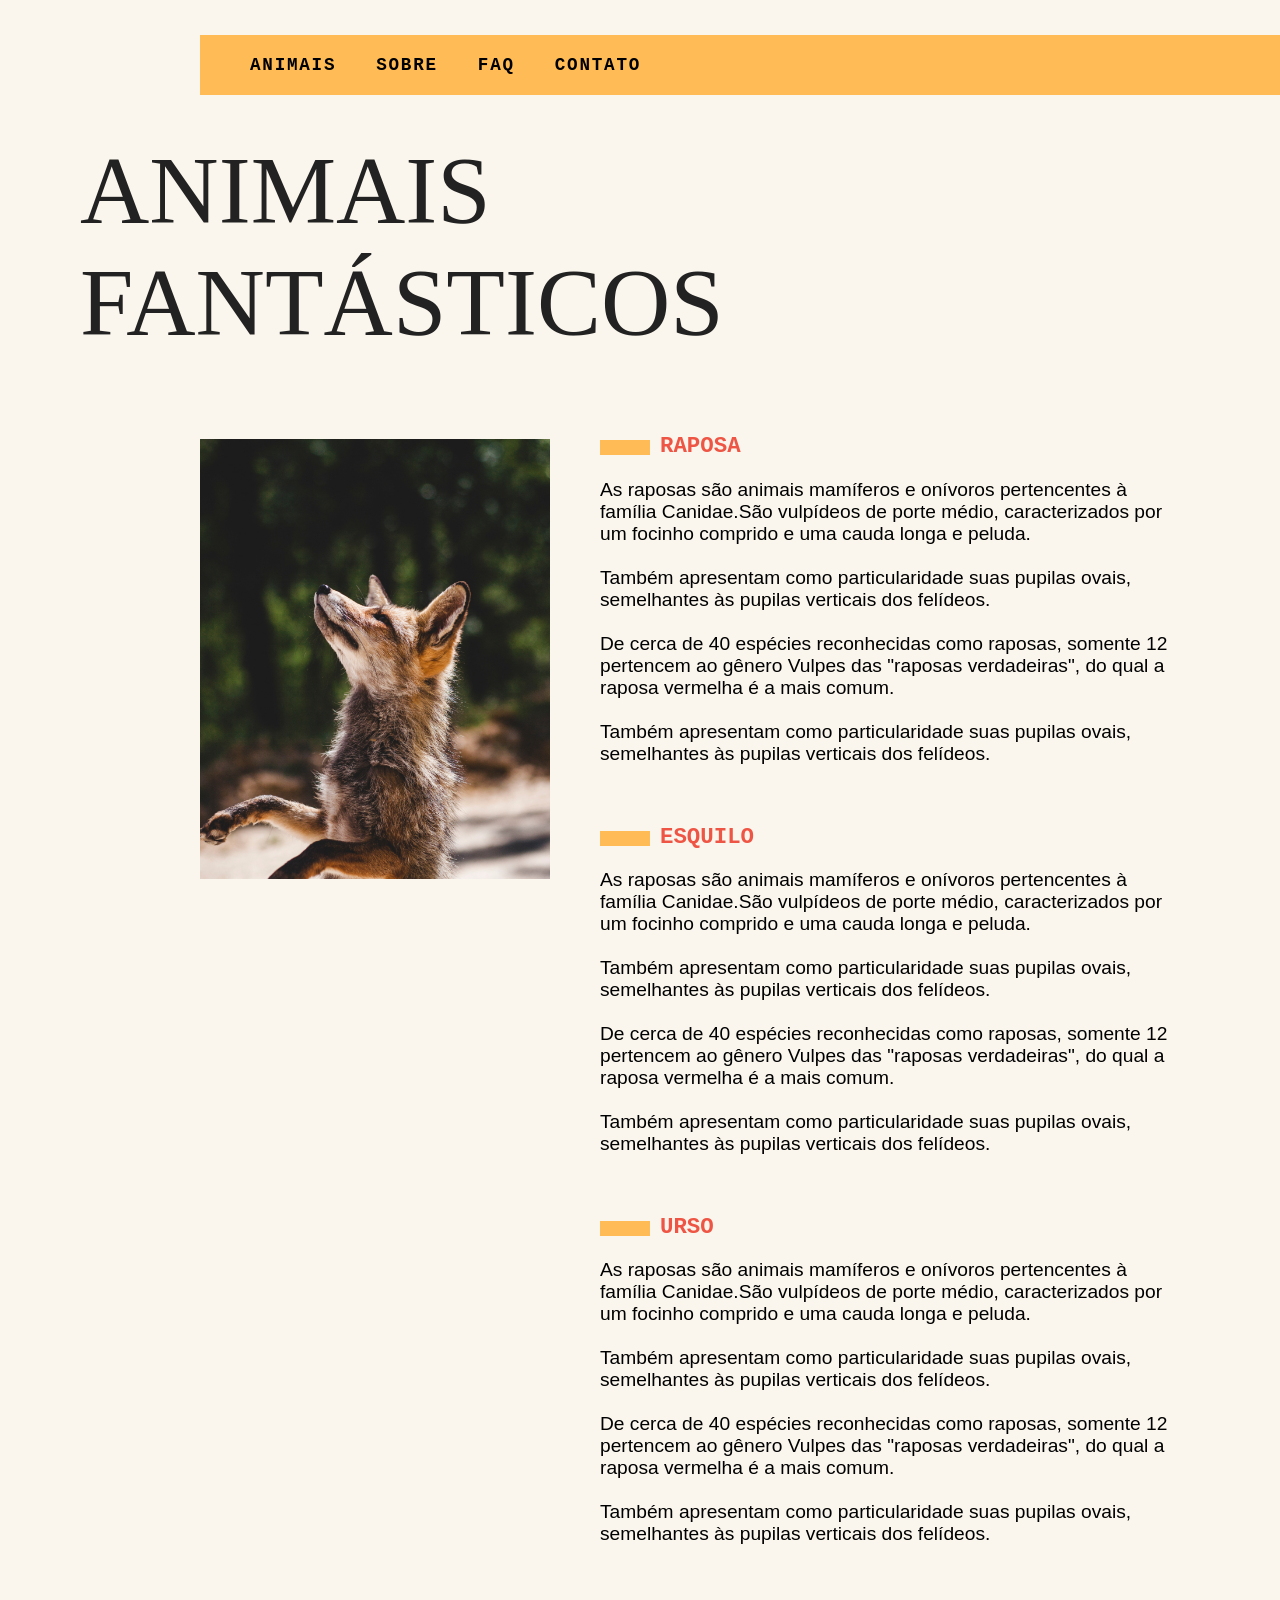
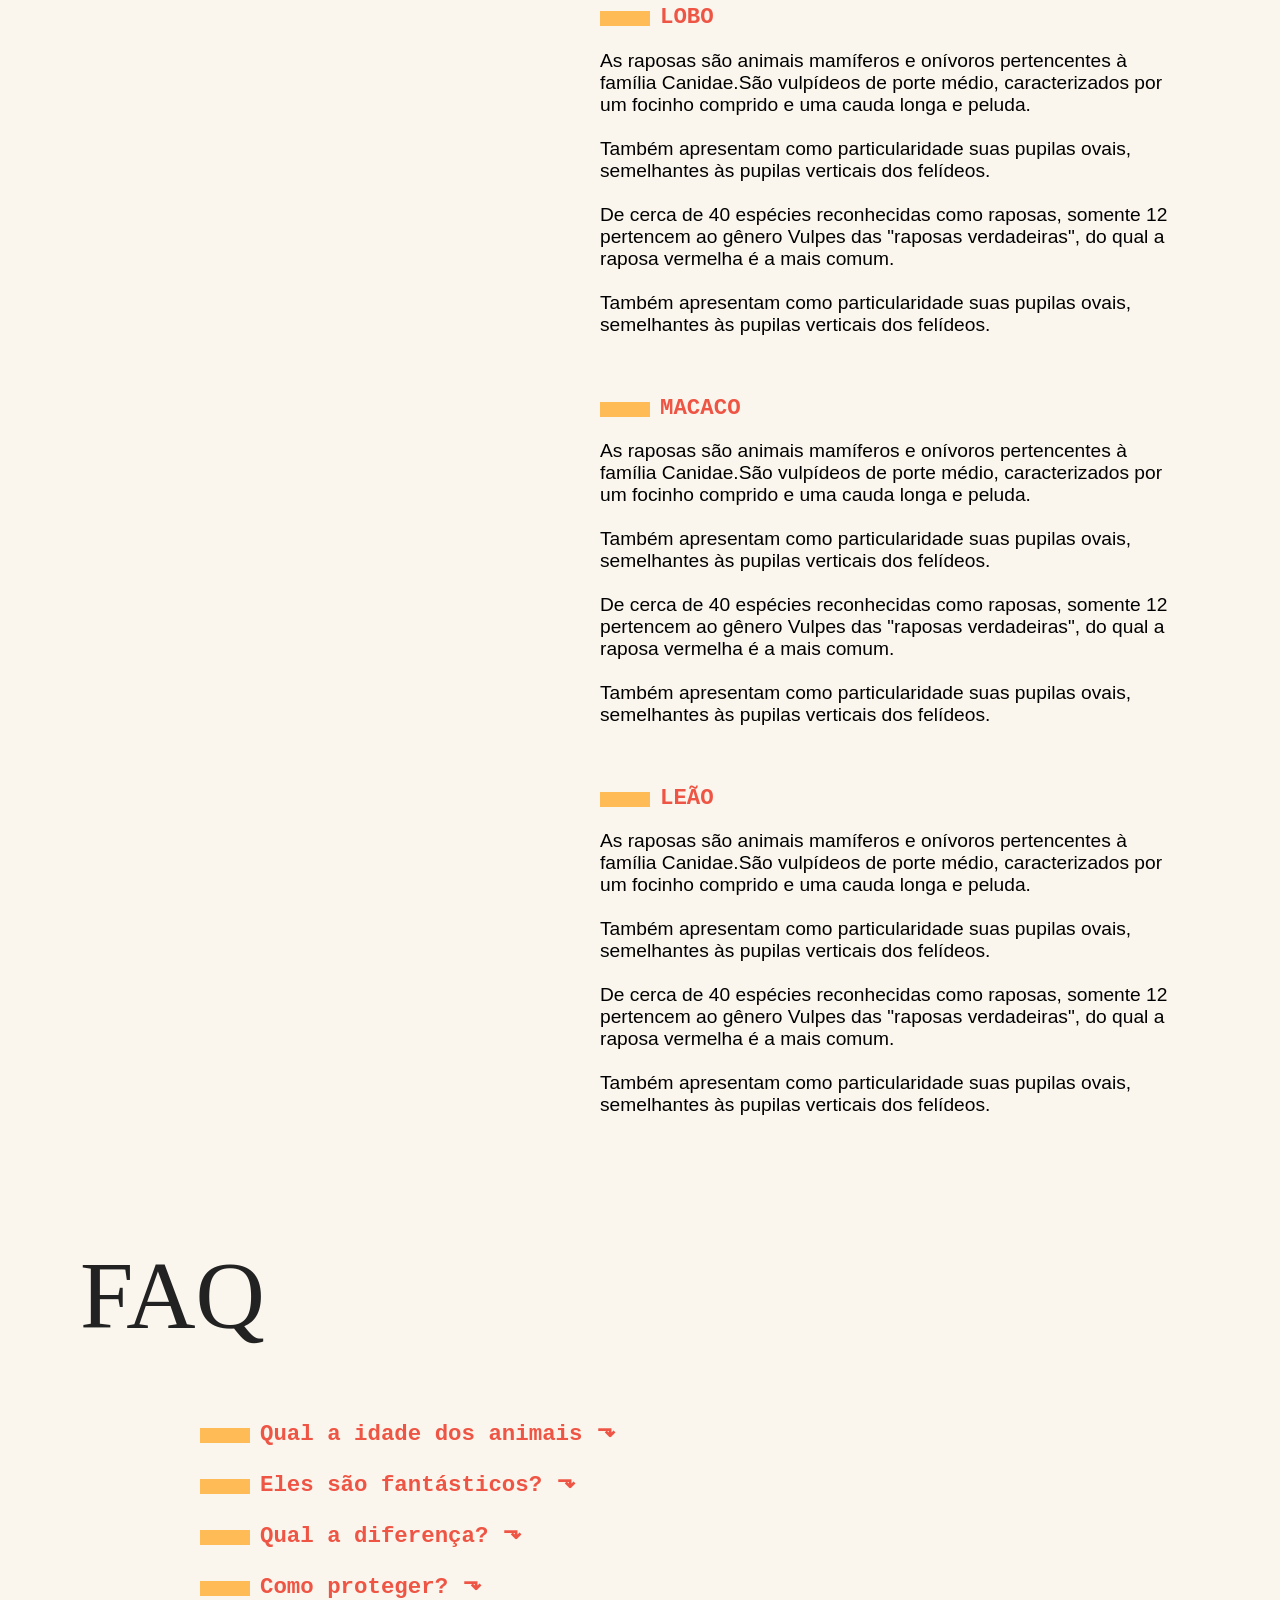
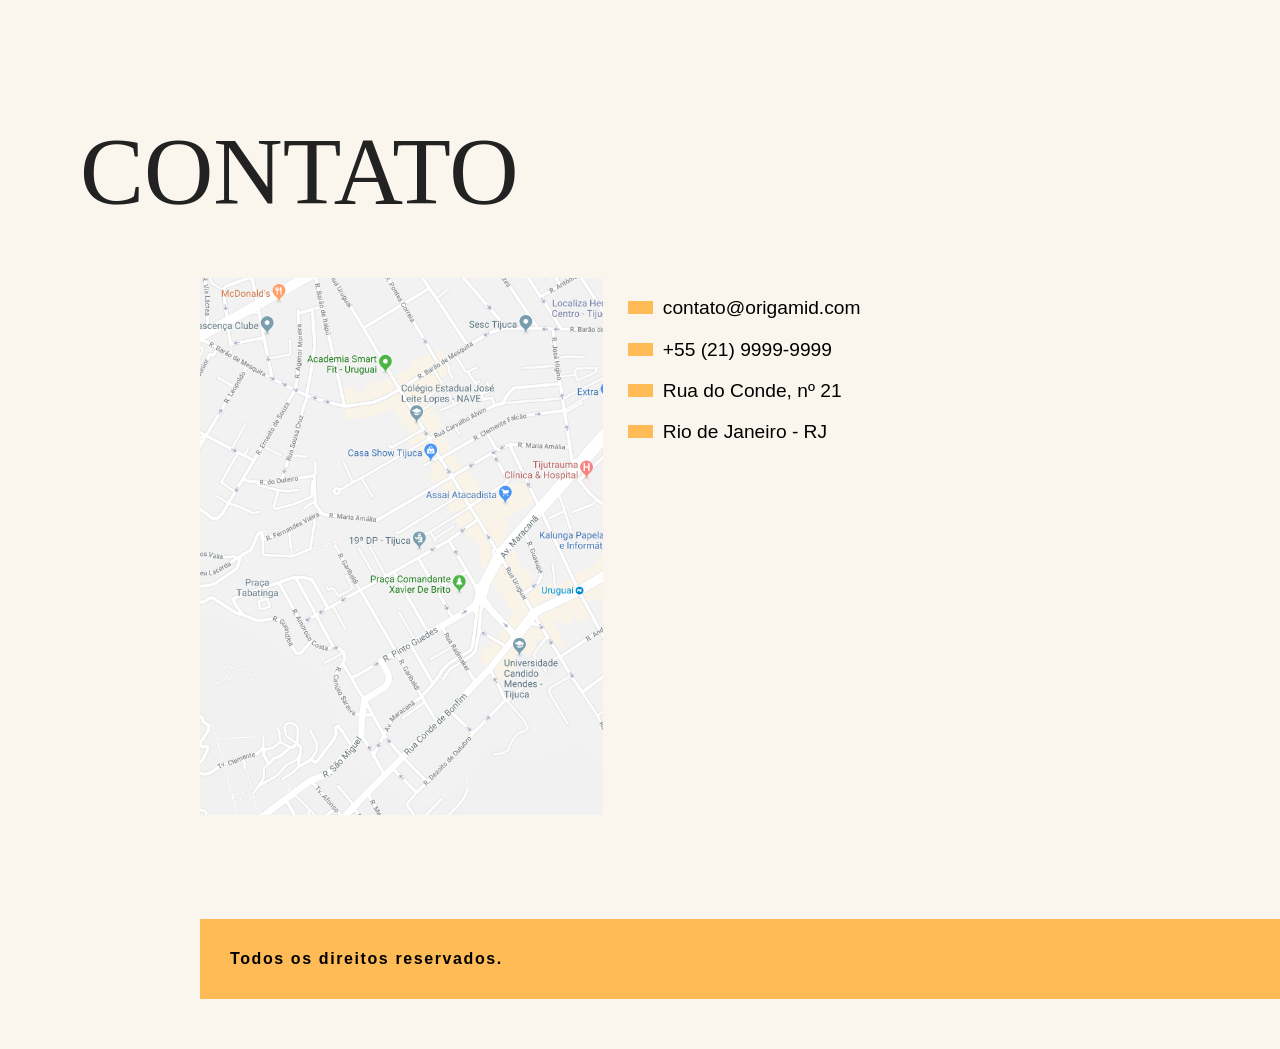
==== commit 8aba7d04: "menu-mobile" ====
--- a/index.html
+++ b/index.html
@@ -9,15 +9,17 @@
 </head>
 
 <body>
+    <ul class="menu2">
+        <li class="first"><a href="">ANIMAIS</a></li>
+        <li><a href="">SOBRE</a></li>
+        <li><a href="">FAQ</a></li>
+        <li><a href="">CONTATO</a></li>
+        <li><a href="">LOGIN</a></li>
+    </ul>
     <div class="c1 bg-amarelo">
+
         <button class="menu">
-            ☰ MENU
-            <ul class="menu2">
-                <li>a</li>
-                <li>b</li>
-                <li>c</li>
-                <li>d</li>
-            </ul>
+            <p>MENU</p>
         </button>
         <div class="c11">
             <ul class="flex">
--- a/style2.css
+++ b/style2.css
@@ -171,13 +171,14 @@
 }
 .c11{
     align-items: center !important;
-    display: flex !important;
+    display: flex;
     gap: 20px !important;
     font-family: 'IBM Plex Mono', monospace;
-    font-weight: bold;
+    font-weight: bolder;
     font-size: 1rem;
     letter-spacing: .1em;
     color: white;
+    font-size: 1.1rem;
 }
 .c11 ul{
 
@@ -526,46 +527,3 @@
         color: black;
     }
 }
-.menu{
-
-    display: none;
-    background-color: black;
-    color: white;
-    height: 45px;
-    font-family: 'IBM Plex Mono', monospace;
-    font-weight: bold;
-    font-size: 1.2rem;
-    border: 3px solid #ffd089;
-    z-index: 1000;
-}
-.menu2{
-    color: white;
-    list-style: none;
-    background-color: black;
-    padding-right: 50px;
-    z-index: 100;
-    border: 2px solid blue;
-    display: none;
-
-}
-.ativo{
-    display: block;
-    transition: 1s;
-}
-.menu2 li{
-    margin: 10px;
-}
-
-@media (max-width: 570px){
-    .menu{
-        display: block;
-        margin-left: 10px;
-        padding-left: 6px;
-    }
-    .c11{
-        display: none;
-    }
-    .c1{
-        align-items: center;
-    }
-}
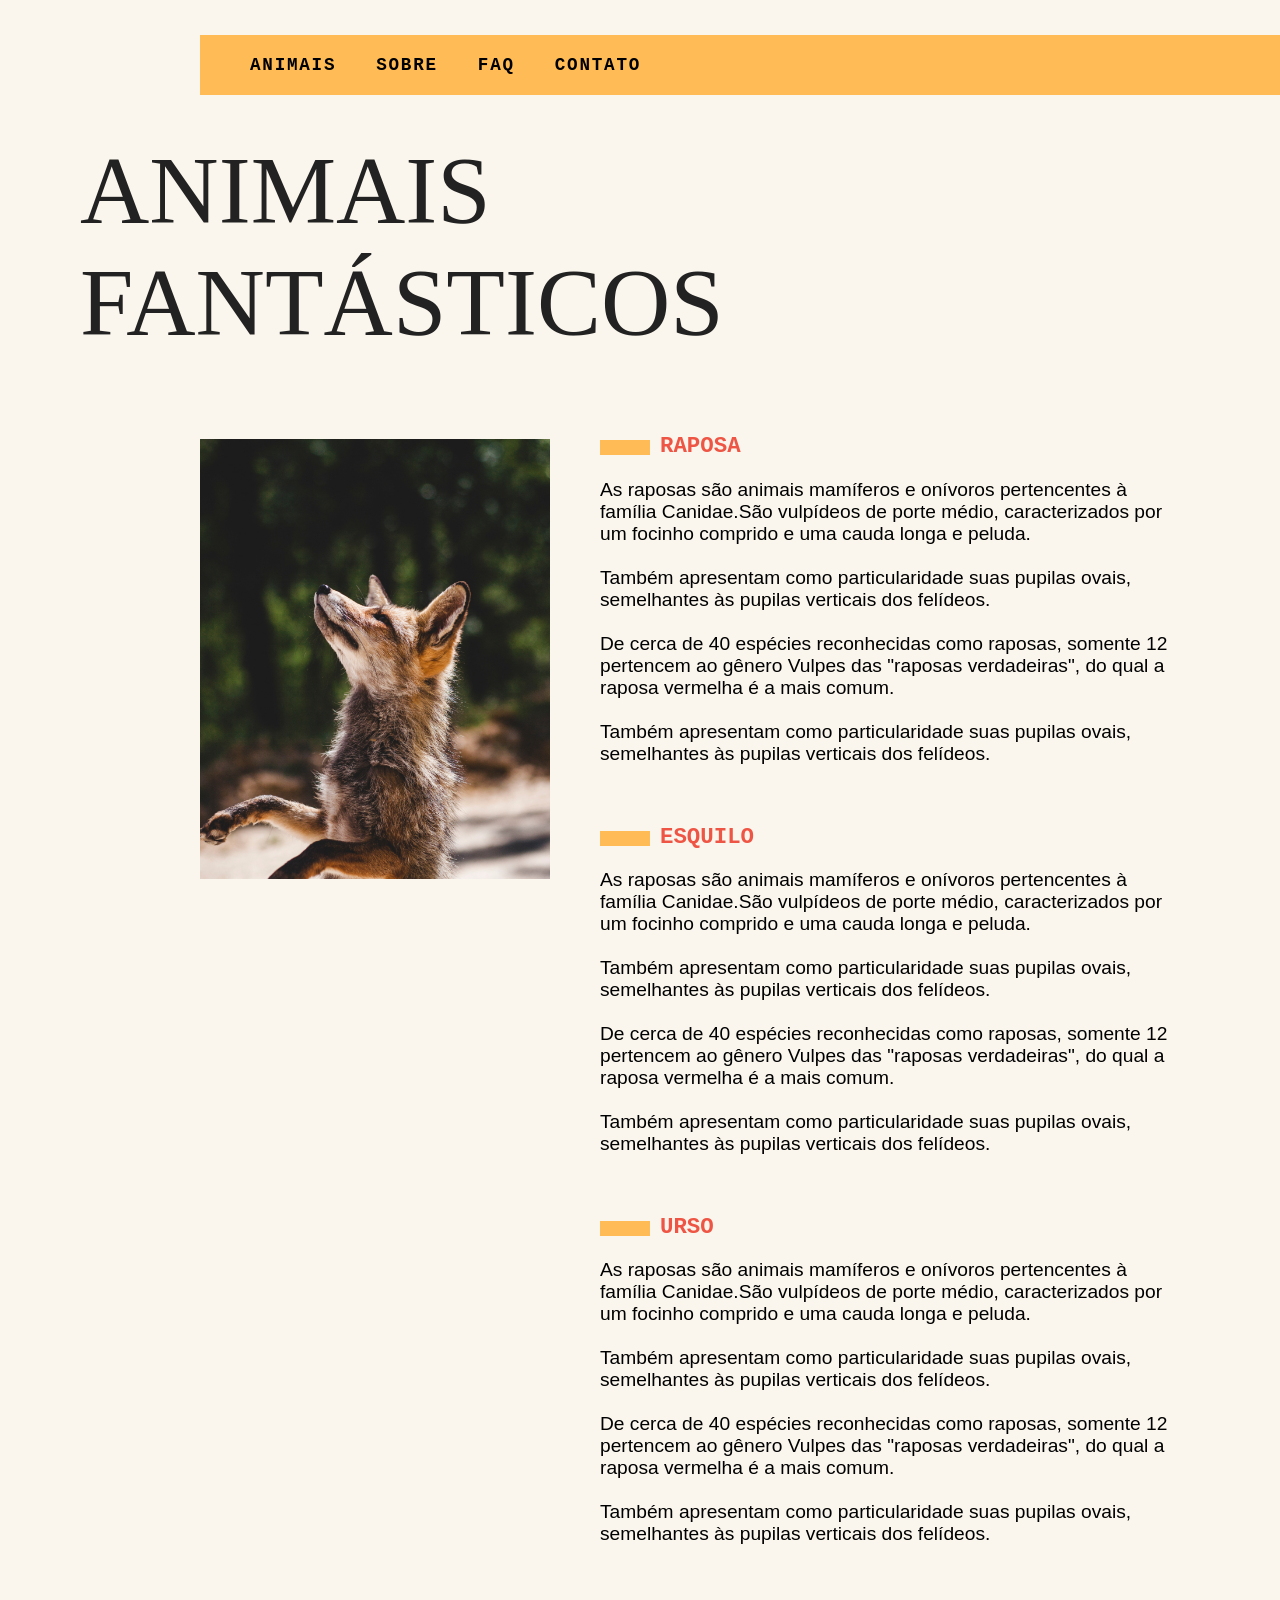
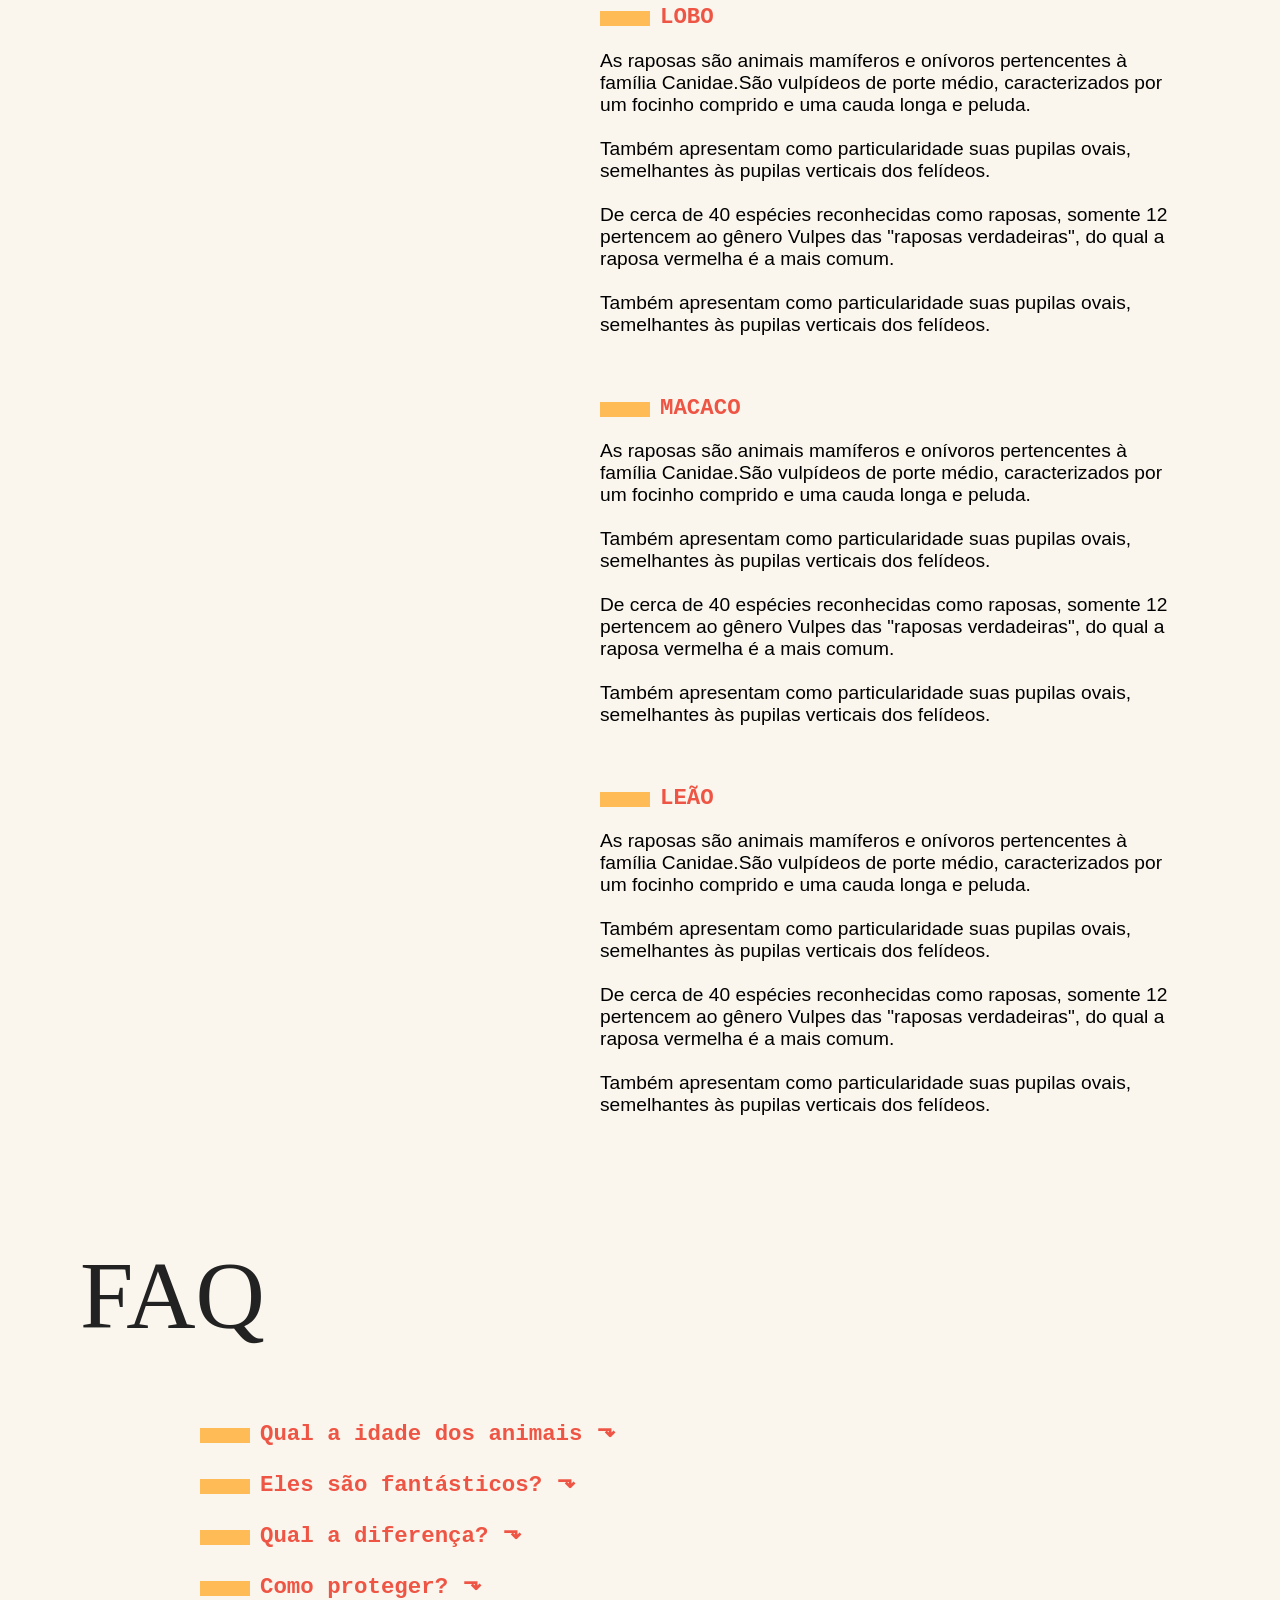
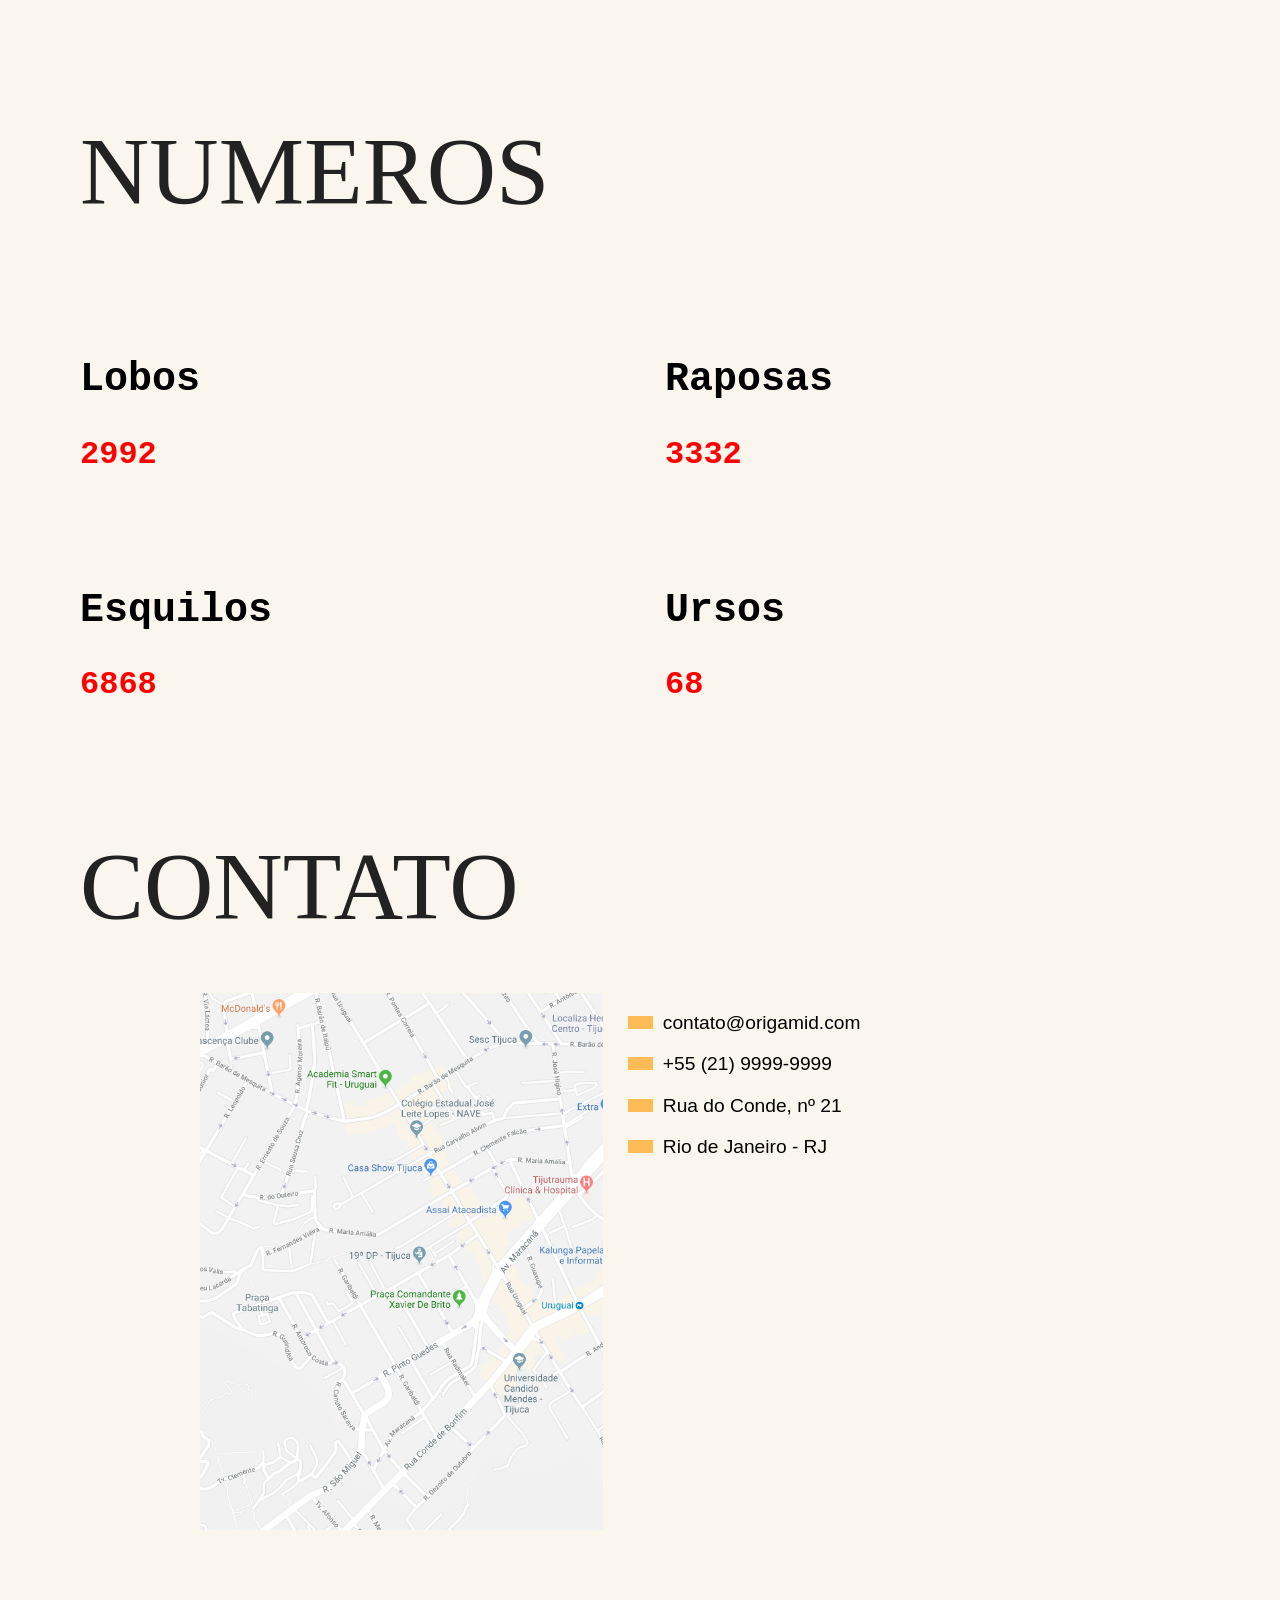
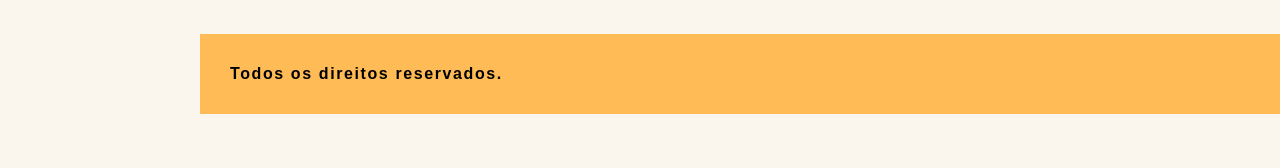
==== commit b8ab32af: "menu-mobile e numeros" ====
--- a/index.html
+++ b/index.html
@@ -10,13 +10,53 @@
 
 <body>
     <ul class="menu2">
-        <li class="first"><a href="">ANIMAIS</a></li>
-        <li><a href="">SOBRE</a></li>
-        <li><a href="">FAQ</a></li>
-        <li><a href="">CONTATO</a></li>
-        <li><a href="">LOGIN</a></li>
+        <li class="first pai">
+            <a class="seletor">ANIMAIS</a>
+            <ul class="drop-menu">
+                <li><a>A EMPRESA</a></li>
+                <li><a href="">INVESTIMENTOS</a></li>
+                <li><a href="">SOBRE</a></li>
+                <li><a href="">INVESTIMENTOS</a></li>
+            </ul>
+        </li>
+        <li class="pai">
+            <a class="seletor">SOBRE</a>
+            <ul class="drop-menu">
+                <li><a href="">A EMPRESA</a></li>
+                <li><a href="">INVESTIMENTOS</a></li>
+                <li><a href="">SOBRE</a></li>
+                <li><a href="">INVESTIMENTOS</a></li>
+            </ul>
+        </li>
+        <li class="pai">
+            <a class="seletor">FAQ</a>
+            <ul class="drop-menu">
+                <li><a href="">A EMPRESA</a></li>
+                <li><a href="">INVESTIMENTOS</a></li>
+                <li><a href="">SOBRE</a></li>
+                <li><a href="">INVESTIMENTOS</a></li>
+            </ul>
+        </li>
+        <li class="pai">
+            <a class="seletor">CONTATO</a>
+            <ul class="drop-menu">
+                <li><a href="">A EMPRESA</a></li>
+                <li><a href="">INVESTIMENTOS</a></li>
+                <li><a href="">SOBRE</a></li>
+                <li><a href="">INVESTIMENTOS</a></li>
+            </ul>
+        </li>
+        <li class="pai">
+            <a class="seletor">LOGIN</a>
+            <ul class="drop-menu">
+                <li><a href="">A EMPRESA</a></li>
+                <li><a href="">INVESTIMENTOS</a></li>
+                <li><a href="">SOBRE</a></li>
+                <li><a href="">INVESTIMENTOS</a></li>
+            </ul>
+        </li>
     </ul>
-    <div class="c1 bg-amarelo">
+    <div class=" c1 bg-amarelo">
 
         <button class="menu">
             <p>MENU</p>
@@ -24,7 +64,7 @@
         <div class="c11">
             <ul class="flex">
                 <li class="sobre">
-                    <a href="#ANIMAIS">ANIMAIS</a>
+                    <a href="#">ANIMAIS</a>
                     <ul class="dropdown">
                         <li><a href="empresa.html">A empresa</a></li>
                         <li><a href="#">Investimentos</a></li>
@@ -42,25 +82,24 @@
                     </ul>
                 </li>
                 <li class="sobre">
-                    <a href="#FAQ">FAQ</a>
-                    <ul class="dropdown">
-                        <li><a href="empresa.html">A empresa</a></li>
-                        <li><a href="#">Investimentos</a></li>
-                        <li><a href="#">Sobre</a></li>
-                        <li><a href="#">Investimentos</a></li>
-                    </ul>
-                </li>
-                <li class="sobre">
-                    <a href="#CONTATO">CONTATO</a>
-                    <ul class="dropdown">
-                        <li><a href="empresa.html">A empresa</a></li>
-                        <li><a href="#">Investimentos</a></li>
-                        <li><a href="#">Sobre</a></li>
-                        <li><a href="#">Investimentos</a></li>
-                    </ul>
-                </li>
-            </ul>
-
+                    <a href="#">FAQ</a>
+                    <ul class="dropdown">
+                        <li><a href="empresa.html">A empresa</a></li>
+                        <li><a href="#">Investimentos</a></li>
+                        <li><a href="#">Sobre</a></li>
+                        <li><a href="#">Investimentos</a></li>
+                    </ul>
+                </li>
+                <li class="sobre">
+                    <a href="#">CONTATO</a>
+                    <ul class="dropdown">
+                        <li><a href="empresa.html">A empresa</a></li>
+                        <li><a href="#">Investimentos</a></li>
+                        <li><a href="#">Sobre</a></li>
+                        <li><a href="#">Investimentos</a></li>
+                    </ul>
+                </li>
+            </ul>
         </div>
     </div>
     <div class="c2 scroll">
@@ -165,6 +204,27 @@
         <p>As raposas são animais mamíferos e onívoros pertencentes à família Canidae.
             São vulpídeos de porte médio, caracterizados por um focinho comprido e uma cauda longa e peluda.</p>
     </div>
+    <div class="scroll numeros">
+        <h3 class="titulo">NUMEROS</h3>
+        <div class="numeros2">
+            <div>
+                <h2>Lobos</h2>
+                <p>4874</p>
+            </div>
+            <div>
+                <h2>Raposas</h2>
+                <p>5467</p>
+            </div>
+            <div>
+                <h2>Esquilos</h2>
+                <p>11125</p>
+            </div>
+            <div>
+                <h2>Ursos</h2>
+                <p>116</p>
+            </div>
+        </div>
+    </div>
     <div class="c5 scroll">
         <h3 class="titulo" id="CONTATO">CONTATO</h3>
     </div>
--- a/style2.css
+++ b/style2.css
@@ -1,6 +1,6 @@
 @import 'dropdown.css';
 @import 'menuMobile.css';
-
+@import 'dropdown-menu.css';
 #tooltip {
     position: absolute;
     display: none;
@@ -275,16 +275,36 @@
     padding-left: 60px;
     cursor: default;
 }
-
+.numeros{
+    grid-row: 6;
+    grid-column: 2/4;
+}
+
+.numeros2{
+    display: grid;
+    grid-template-columns: 1fr 1fr;
+    gap: 50px;
+}
+.numeros2 p{
+    color: red;
+    font-size: 2rem;
+    font-family: 'IBM Plex Mono', monospace;
+    font-weight: bolder;
+}
+.numeros2 h2{
+    font-family: 'IBM Plex Mono', monospace;
+    font-size: 2.5rem;
+    font-weight: 600;
+}
 .c5{
-    grid-row: 6;
+    grid-row: 7;
     grid-column: 2/3;
 }
 .c5 h3{
     margin-bottom: 50px;
 }
 .c51{
-    grid-row: 7;
+    grid-row: 8;
     grid-column: 3/4;
     display: grid;
     grid-template-columns: 1.5fr 2fr;
@@ -309,7 +329,7 @@
     }
 }
 .c6{
-    grid-row: 8;
+    grid-row: 9;
     grid-column: 3/5;
     margin-top: 35px;
     height: 80px;
@@ -419,9 +439,12 @@
         grid-column: 1;
         display: grid;
         grid-template-columns: 120px 2fr;
-        gap: 50px;
+        gap: 0px;
         
         
+    }
+    .c32{
+        margin-left: 18px;
     }
     .lista{
         padding-left: 0px;
